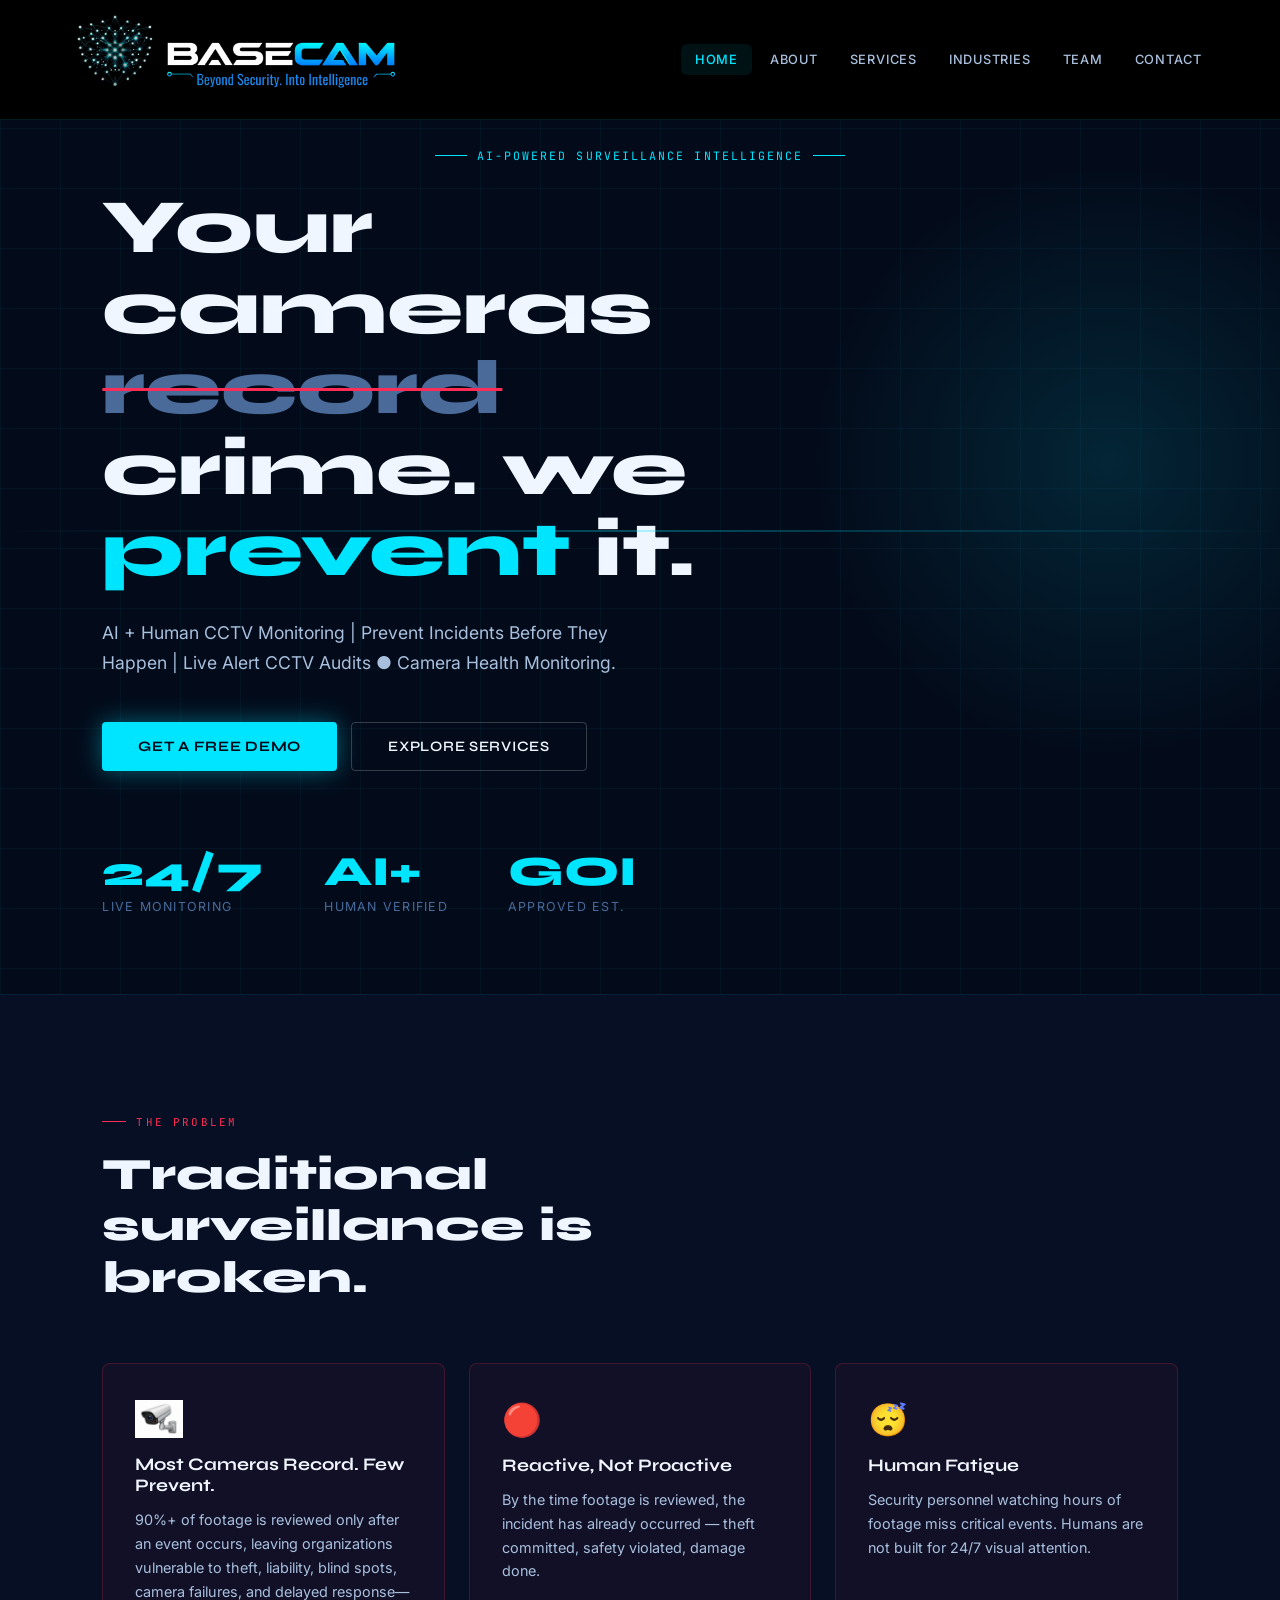
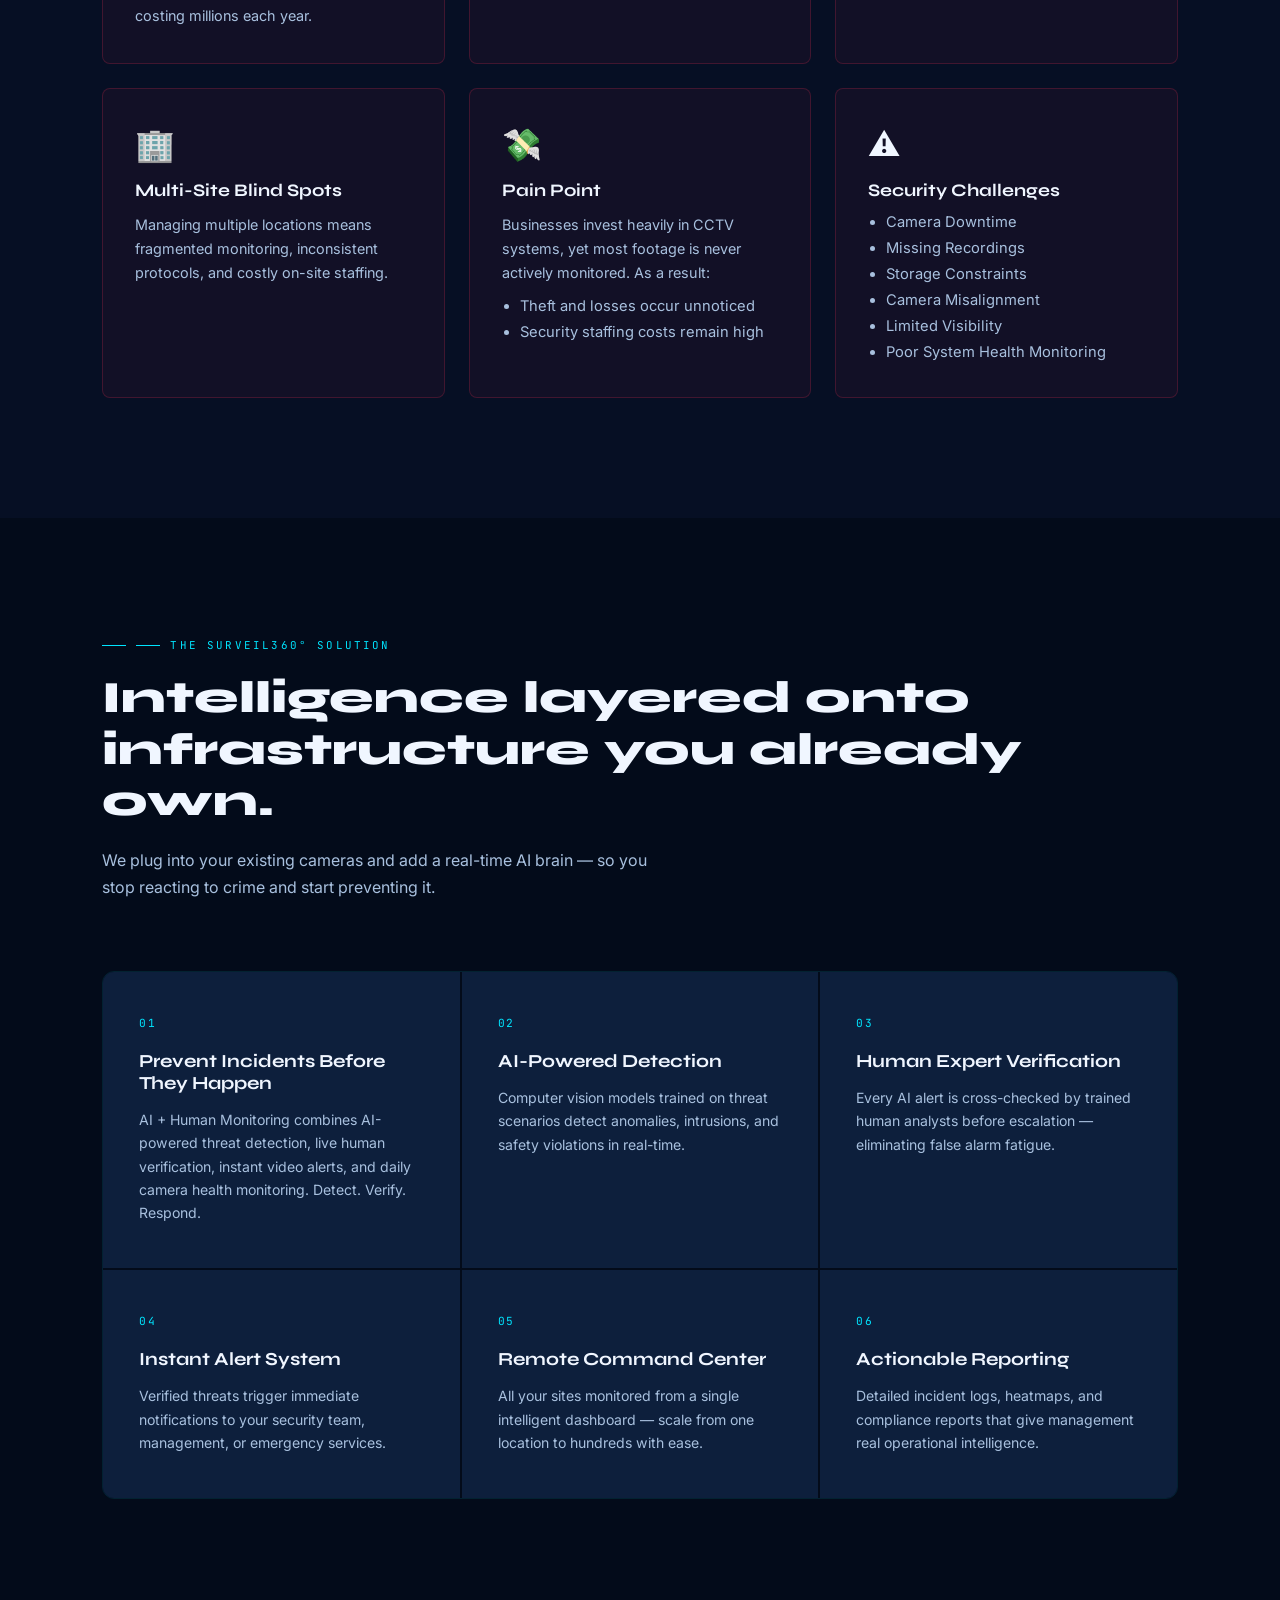
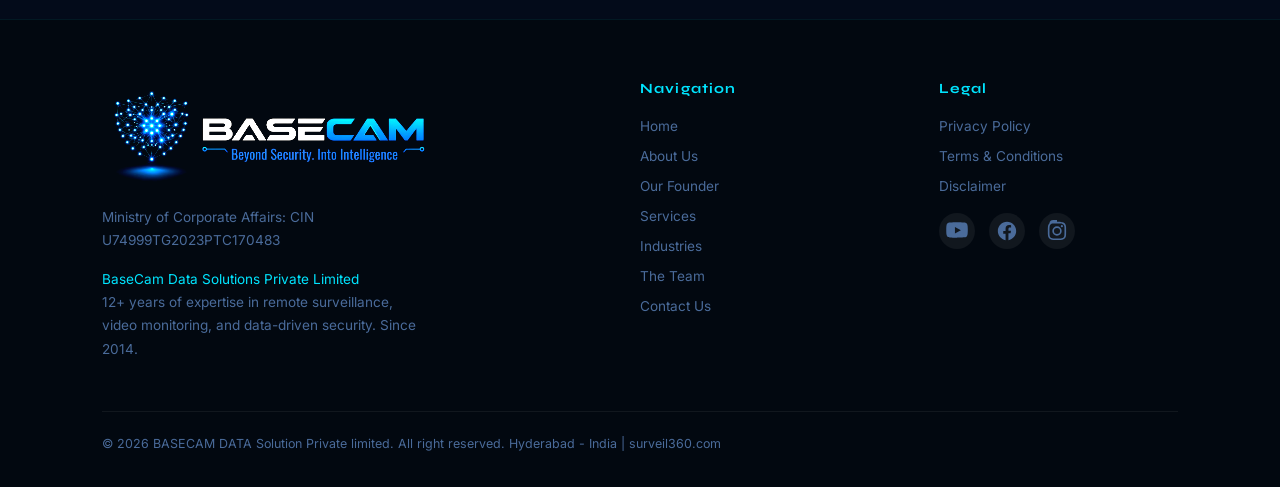
==== public_html/index.html @ 725f7de2 "initialize some changes" ====
<!DOCTYPE html>
<html lang="en">

<head>
  <meta charset="UTF-8" />
  <meta name="viewport" content="width=device-width, initial-scale=1.0" />
   <meta name="description" content="AI-powered CCTV monitoring with human verification. Detect threats, prevent incidents, and protect your business 24/7 with Surveil360.">
  <title>Surveil360° | BaseCam Data Solutions Pvt. Ltd.</title>
  <link
    href="https://fonts.googleapis.com/css2?family=Syne:wght@400;600;700;800&family=Inter:wght@300;400;500;600&family=JetBrains+Mono:wght@400;600&display=swap"
    rel="stylesheet" />

  <link rel="icon" type="image/png" href="images/favicon.png">
  <link rel="icon" type="image/png" href="images/favicon.png">
  <link rel="apple-touch-icon" href="images/favicon.png">
  <link rel="stylesheet" href="style.css">
</head>

<body>

  <nav>
    <div class="logo-wrap" onclick="showPage('home')">
      <img class="logo-img" alt="Surveil360 Logo" src="images/Website-logo.png" />
    </div>
    <div class="nav-links">
      <a href="#home"><button class="nav-btn active" onclick="showPage('home')">Home</button></a>
      <a href="#about"><button class="nav-btn" onclick="showPage('about')">About</button></a>
      <a href="#services"><button class="nav-btn" onclick="showPage('services')">Services</button></a>
      <a href="#industries"><button class="nav-btn" onclick="showPage('industries')">Industries</button></a>
      <a href="#team"><button class="nav-btn" onclick="showPage('team')">Team</button></a>
      <a href="#contact"> <button class="nav-btn" onclick="showPage('contact')">Contact</button></a>
    </div>
  </nav>

  <!-- ═══════════════ HOME ═══════════════ detect verify respon-->
  <div id="home" class="page active">
    <section class="hero">
      <div class="hero-grid"></div>
      <div class="hero-orb"></div>
      <div class="scanline"></div>
      <div class="hero-eyebrow">AI-Powered Surveillance Intelligence</div>
      <h1>Your cameras <span class="strike">record</span><br />crime. we<br /><em>prevent</em> it.</h1>
      <p class="hero-sub"> AI + Human CCTV Monitoring | Prevent Incidents Before They Happen | Live Alert CCTV Audits ●
        Camera Health Monitoring.</p>
      <div class="hero-cta">
        <button class="btn-primary" onclick="showPage('contact')">Get a Free Demo</button>
        <button class="btn-ghost" onclick="showPage('services')">Explore Services</button>
      </div>
      <div class="hero-stats">
        <div class="stat-item">
          <div class="stat-num">24/7</div>
          <div class="stat-label">Live Monitoring</div>
        </div>
        <div class="stat-item">
          <div class="stat-num">AI+</div>
          <div class="stat-label">Human Verified</div>
        </div>
        <div class="stat-item">
          <div class="stat-num">GOI</div>
          <div class="stat-label">Approved Est.</div>
        </div>
      </div>
    </section>

    <section class="problem-section">
      <div class="section-tag">The Problem</div>
      <h2>Traditional surveillance is broken.</h2>
      <div class="problem-cards">
        <div class="problem-card">
          <div class="icon"><img
              src="[data-uri]"
              alt="CCTV camera" style="width:48px;height:auto;display:block" /></div>
          <h3>Most Cameras Record. Few Prevent.</h3>
          <p>90%+ of footage is reviewed only after an event occurs, leaving organizations vulnerable to theft,
            liability, blind spots, camera failures, and delayed response—costing millions each year.</p>
        </div>
        <div class="problem-card">
          <div class="icon">🔴</div>
          <h3>Reactive, Not Proactive</h3>
          <p>By the time footage is reviewed, the incident has already occurred — theft committed, safety violated,
            damage done.</p>
        </div>
        <div class="problem-card">
          <div class="icon">😴</div>
          <h3>Human Fatigue</h3>
          <p>Security personnel watching hours of footage miss critical events. Humans are not built for 24/7 visual
            attention.</p>
        </div>
        <div class="problem-card">
          <div class="icon">🏢</div>
          <h3>Multi-Site Blind Spots</h3>
          <p>Managing multiple locations means fragmented monitoring, inconsistent protocols, and costly on-site
            staffing.</p>
        </div>
        <div class="problem-card">
          <div class="icon">💸</div>
          <h3>Pain Point</h3>
          <p>Businesses invest heavily in CCTV systems, yet most footage is never actively monitored. As a result:</p>
          <ul style="margin-top:12px;padding-left:18px;display:flex;flex-direction:column;gap:8px;">
            <li style="color:var(--silver);font-size:0.92rem;">Theft and losses occur unnoticed</li>
            <li style="color:var(--silver);font-size:0.92rem;">Security staffing costs remain high</li>
          </ul>
        </div>
        <div class="problem-card">
          <div class="icon">⚠️</div>
          <h3>Security Challenges</h3>
          <ul style="margin-top:12px;padding-left:18px;display:flex;flex-direction:column;gap:8px;">
            <li style="color:var(--silver);font-size:0.92rem;">Camera Downtime</li>
            <li style="color:var(--silver);font-size:0.92rem;">Missing Recordings</li>
            <li style="color:var(--silver);font-size:0.92rem;">Storage Constraints</li>
            <li style="color:var(--silver);font-size:0.92rem;">Camera Misalignment</li>
            <li style="color:var(--silver);font-size:0.92rem;">Limited Visibility</li>
            <li style="color:var(--silver);font-size:0.92rem;">Poor System Health Monitoring</li>
          </ul>
        </div>
      </div>
    </section>

    <section class="solution-section">
      <div class="section-header">
        <div class="section-tag" style="color:var(--electric);--crimson:var(--electric)">
          <span style="display:flex;align-items:center;gap:10px">
            <span style="width:24px;height:1px;background:var(--electric);display:block"></span>
            The Surveil360° Solution
          </span>
        </div>
        <h2>Intelligence layered onto<br />infrastructure you already own.</h2>
        <p>We plug into your existing cameras and add a real-time AI brain — so you stop reacting to crime and start
          preventing it.</p>
      </div>
      <div class="solution-grid">
        <div class="sol-card">
          <div class="sol-num">01</div>
          <h3>Prevent Incidents Before They Happen</h3>
          <p>AI + Human Monitoring combines AI-powered threat detection, live human verification, instant video alerts,
            and daily camera health monitoring. Detect. Verify. Respond.</p>
        </div>
        <div class="sol-card">
          <div class="sol-num">02</div>
          <h3>AI-Powered Detection</h3>
          <p>Computer vision models trained on threat scenarios detect anomalies, intrusions, and safety violations in
            real-time.</p>
        </div>
        <div class="sol-card">
          <div class="sol-num">03</div>
          <h3>Human Expert Verification</h3>
          <p>Every AI alert is cross-checked by trained human analysts before escalation — eliminating false alarm
            fatigue.</p>
        </div>
        <div class="sol-card">
          <div class="sol-num">04</div>
          <h3>Instant Alert System</h3>
          <p>Verified threats trigger immediate notifications to your security team, management, or emergency services.
          </p>
        </div>
        <div class="sol-card">
          <div class="sol-num">05</div>
          <h3>Remote Command Center</h3>
          <p>All your sites monitored from a single intelligent dashboard — scale from one location to hundreds with
            ease.</p>
        </div>
        <div class="sol-card">
          <div class="sol-num">06</div>
          <h3>Actionable Reporting</h3>
          <p>Detailed incident logs, heatmaps, and compliance reports that give management real operational
            intelligence.</p>
        </div>
      </div>
    </section>
  </div>

  <!-- ═══════════════ ABOUT ═══════════════ -->
  <div id="about" class="page">
    <section class="page-hero">
      <div class="ph-tag">About BaseCam Data Solutions</div>
      <h1>India's premier <em>AI surveillance</em><br />intelligence company.</h1>
      <p>Founded with a mission to make proactive security accessible to every business — from single-outlet retail to
        multi-site enterprise operations.</p>
    </section>

    <div class="about-body">
      <div class="about-grid">
        <div class="text-col">
          <h2>Who We Are</h2>
          <p>BaseCam Data Solutions Private Limited is a Government of India approved establishment, operating the
            Surveil360° platform — an AI-powered surveillance intelligence system that transforms passive CCTV cameras
            into active, real-time security agents.</p>
          <p>We believe that advanced security intelligence should not require a massive capital investment. By layering
            our technology onto existing camera infrastructure, we democratise enterprise-grade surveillance for
            businesses of every size.</p>
          <p>Our operations run 24 hours a day, 7 days a week, 365 days a year — with AI detection backed by human
            expert verification. We don't just alert; we verify, escalate, and document every incident with precision.
          </p>
          <h2 style="margin-top:40px">Our Mission</h2>
          <p>To shift the global security paradigm from reactive incident response to proactive threat prevention —
            using AI, human expertise, and real-time intelligence.</p>
          <h2 style="margin-top:40px">Our Journey</h2>
          <p>Incorporated in 2023 under the Ministry of Corporate Affairs, BaseCam Data Solutions has rapidly built a
            proven track record across multiple industries in India, with expansion underway across South Asia and the
            Middle East.</p>
        </div>
        <div class="cert-col">
          <h2 style="font-family:'Syne',sans-serif;font-weight:700;font-size:1.5rem;margin-bottom:28px">Government
            Registrations</h2>
          <div class="cert-cards">
            <div class="cert-card">
              <div class="cert-icon">🏛️</div>
              <div>
                <h4>Ministry of Corporate Affairs</h4>
                <p>CIN No. U74999TG2023PTC170483</p>
              </div>
            </div>
            <div class="cert-card">
              <div class="cert-icon">🏭</div>
              <div>
                <h4>DIPP — Dept. of Commerce</h4>
                <p>Certificate No. DIPP128114<br />Ministry of Commerce & Industry</p>
              </div>
            </div>
            <div class="cert-card">
              <div class="cert-icon">🏢</div>
              <div>
                <h4>Ministry of MSME</h4>
                <p>UDYAM Registration<br />No. UDYAM-TS-O2-0091573</p>
              </div>
            </div>
            <div class="cert-card">
              <div class="cert-icon">✅</div>
              <div>
                <h4>Govt. of India Approved</h4>
                <p>Established & operating under full compliance with Indian regulatory frameworks since 2023.</p>
              </div>
            </div>
          </div>
        </div>
      </div>
    </div>

    <!-- Our Journey -->
    <section class="journey-section">
      <div class="jt-tag">From Partnership to Platform</div>
      <h2>Our Journey</h2>
      <p>BaseCam's story runs from a single travel and forex venture to a structured surveillance-intelligence company
        monitoring thousands of cameras worldwide.</p>
      <div class="timeline-rail">
        <div class="tl-row">
          <span class="tl-yr">2014</span>
          <h4>BaseCamp Data Solutions founded</h4>
          <p>Began as a partnership firm focused on remote monitoring and data-driven surveillance services.</p>
        </div>
        <div class="tl-row">
          <span class="tl-yr">2020</span>
          <h4>Governance restructuring</h4>
          <p>Moved toward a Private Limited structure to support compliance and global scale during a period of
            accelerated demand.</p>
        </div>
        <div class="tl-row">
          <span class="tl-yr">2021</span>
          <h4>Capability building</h4>
          <p>Invested in advanced certifications across AI, cybersecurity, and facial recognition to deepen technical
            capability.</p>
        </div>
        <div class="tl-row">
          <span class="tl-yr">2023</span>
          <h4>Formal incorporation</h4>
          <p>BaseCam Data Solutions Private Limited incorporated, operating under CIN U74999TG2023PTC170483.</p>
        </div>
        <div class="tl-row">
          <span class="tl-yr">Today</span>
          <h4>Surveil360° platform</h4>
          <p>Delivering AI-powered monitoring across retail, industrial, residential, construction sites, gas stations,
            girls' hostels, and religious sectors.</p>
        </div>
      </div>
    </section>

    <!-- Proven Track Record -->
    <section class="track-section">
      <div class="jt-tag">Evidence, Not Claims</div>
      <h2>Proven Track Record</h2>
      <p>Every figure below reflects active monitoring relationships — not capacity, not projections.</p>

      <div class="track-strip">
        <div>
          <div class="track-num">1,200+</div>
          <div class="track-lbl">Retail locations overseen</div>
        </div>
        <div>
          <div class="track-num">9,500+</div>
          <div class="track-lbl">Cameras remotely managed</div>
        </div>
        <div>
          <div class="track-num">250+</div>
          <div class="track-lbl">Trained analysts</div>
        </div>
        <div>
          <div class="track-num">3</div>
          <div class="track-lbl">Round-the-clock shifts</div>
        </div>
      </div>

      <div class="track-subtag">Past Engagement — Previously Monitored</div>
      <div class="track-card">
        <span class="tag">TELECOM RETAIL</span>
        <h4>Verizon Communication Stores</h4>
        <p>Remote surveillance and operational monitoring delivered across Verizon communication store locations in the
          United States, United Kingdom, and Canada.</p>
      </div>
    </section>
  </div>

  <!-- ═══════════════ SERVICES ═══════════════ -->
  <div id="services" class="page">
    <section class="page-hero">
      <div class="ph-tag">What We Offer</div>
      <h1>Surveillance that <em>thinks</em>,<br />not just records.</h1>
      <p>A complete suite of AI-powered security services that layer onto your existing infrastructure.</p>
    </section>

    <div class="services-grid">
      <div class="service-card">
        <div class="s-num">01</div>
        <div class="s-icon">🧠</div>
        <h3>AI Threat Detection</h3>
        <p>Real-time computer vision models trained on thousands of threat scenarios detect intrusions, loitering,
          aggression, and safety violations the moment they occur — not hours later on a review.</p>
        <span class="service-tag">Core Engine</span>
      </div>
      <div class="service-card">
        <div class="s-num">02</div>
        <div class="s-icon">👁️</div>
        <h3>24/7 Remote Monitoring</h3>
        <p>Your cameras are watched around the clock by our AI system and human verification analysts from our remote
          command centre. No staffing gaps. No shift changes. Continuous vigilance.</p>
        <span class="service-tag">Always On</span>
      </div>
      <div class="service-card">
        <div class="s-num">03</div>
        <div class="s-icon">🔔</div>
        <h3>Instant Verified Alerts</h3>
        <p>AI flags an event → human analyst verifies → alert sent within seconds to your security team, management, or
          emergency services. No crying wolf. No missed emergencies.</p>
        <span class="service-tag">Zero False Alarms</span>
      </div>
      <div class="service-card">
        <div class="s-num">04</div>
        <div class="s-icon">📊</div>
        <h3>Operational Intelligence</h3>
        <p>Beyond security — analyse foot traffic, queue lengths, staff compliance, and operational patterns. Turn your
          cameras into a genuine business intelligence tool.</p>
        <span class="service-tag">Business Insight</span>
      </div>
      <div class="service-card">
        <div class="s-num">05</div>
        <div class="s-icon">📋</div>
        <h3>Compliance & Reporting</h3>
        <p>Detailed incident logs, timestamped evidence, compliance dashboards, and exportable reports for management
          reviews, insurance claims, and regulatory audits.</p>
        <span class="service-tag">Documentation</span>
      </div>
      <div class="service-card">
        <div class="s-num">06</div>
        <div class="s-icon">🛠️</div>
        <h3>Camera Health Audits</h3>
        <p>Scheduled diagnostic sweeps across every connected camera — checking feed uptime, lens focus and obstruction,
          night-vision performance, storage integrity, and network latency — so failures are caught and fixed before
          they create a blind spot.</p>
        <span class="service-tag">Proactive Diagnostics</span>
      </div>
    </div>
  </div>

  <!-- ═══════════════ INDUSTRIES ═══════════════ -->
  <div id="industries" class="page">
    <section class="page-hero">
      <div class="ph-tag">Industry Outlook</div>
      <h1>Built for <em>high-risk</em>,<br />multi-site operations.</h1>
      <p>Surveil360° deploys across sectors where security failures are costly, compliance is mandatory, and operational
        oversight is non-negotiable.</p>
    </section>

    <div class="industries-wrap">
      <div class="industry-row">
        <div class="ind-left">
          <div class="ind-icon">🏪</div>
          <div class="ind-name">Retail</div>
          <div class="ind-tag">HIGH PRIORITY</div>
        </div>
        <div class="ind-right">
          <p>Retail is the single largest victim of organised theft and shrinkage globally. Traditional CCTV captures
            the evidence of theft — Surveil360° prevents it. Our AI detects shoplifting behaviour patterns, unusual
            loitering near high-value merchandise, and staff compliance violations in real-time.</p>
          <p>From single-outlet boutiques to national retail chains with hundreds of locations, our platform scales
            without proportionally scaling your security cost.</p>
          <div class="use-cases">
            <span class="use-case">Shoplifting Prevention</span>
            <span class="use-case">Queue Management</span>
            <span class="use-case">Staff Compliance</span>
            <span class="use-case">Inventory Zone Monitoring</span>
            <span class="use-case">After-Hours Intrusion</span>
          </div>
        </div>
      </div>

      <div class="industry-row">
        <div class="ind-left">
          <div class="ind-icon">🏭</div>
          <div class="ind-name">Manufacturing & Warehousing</div>
          <div class="ind-tag">INDUSTRIAL</div>
        </div>
        <div class="ind-right">
          <p>Industrial facilities face unique challenges: vast floor areas, shift-based operations, high-value
            equipment, and strict safety compliance requirements. A single safety protocol violation can cause injury,
            regulatory penalty, or operational shutdown.</p>
          <p>Surveil360° monitors PPE compliance, restricted zone access, machinery safety distances, and fire hazard
            conditions — flagging violations before they become incidents.</p>
          <div class="use-cases">
            <span class="use-case">PPE Compliance</span>
            <span class="use-case">Restricted Zone Access</span>
            <span class="use-case">Fire & Hazard Detection</span>
            <span class="use-case">Perimeter Security</span>
            <span class="use-case">Asset Tracking</span>
          </div>
        </div>
      </div>

      <div class="industry-row">
        <div class="ind-left">
          <div class="ind-icon">🏨</div>
          <div class="ind-name">Hospitality & Hotels</div>
          <div class="ind-tag">PREMIUM</div>
        </div>
        <div class="ind-right">
          <p>Hotels and hospitality venues manage guest security, staff conduct, and asset protection across complex,
            multi-zone environments. A single security incident can cause irreparable reputational damage.</p>
          <p>Our system monitors lobby areas, car parks, back-of-house operations, and guest corridors — ensuring a
            secure environment without compromising the guest experience.</p>
          <div class="use-cases">
            <span class="use-case">Guest Safety</span>
            <span class="use-case">Car Park Monitoring</span>
            <span class="use-case">Staff Conduct</span>
            <span class="use-case">Unauthorised Access</span>
          </div>
        </div>
      </div>

      <div class="industry-row">
        <div class="ind-left">
          <div class="ind-icon">🏫</div>
          <div class="ind-name">Education & Institutions</div>
          <div class="ind-tag">SAFE CAMPUS</div>
        </div>
        <div class="ind-right">
          <p>Schools, colleges, and universities have a duty of care to students, staff, and visitors. Campuses are
            large, often under-staffed from a security perspective, and face risks ranging from unauthorised entry to
            student safety incidents.</p>
          <p>Surveil360° provides comprehensive campus monitoring with after-hours intrusion detection, perimeter
            alerts, and crowd anomaly detection for events and assemblies.</p>
          <div class="use-cases">
            <span class="use-case">Perimeter Monitoring</span>
            <span class="use-case">Unauthorised Entry</span>
            <span class="use-case">Crowd Anomaly</span>
            <span class="use-case">After-Hours Detection</span>
          </div>
        </div>
      </div>

      <div class="industry-row">
        <div class="ind-left">
          <div class="ind-icon">🏥</div>
          <div class="ind-name">Healthcare</div>
          <div class="ind-tag">CRITICAL</div>
        </div>
        <div class="ind-right">
          <p>Hospitals and healthcare facilities are high-stress environments with controlled substance security,
            patient safety, and 24/7 operational requirements. Access control failures in healthcare settings can have
            severe consequences.</p>
          <p>Our platform monitors medication storage areas, restricted wings, patient welfare zones, and facility
            perimeters — providing the security layer that human staff alone cannot maintain.</p>
          <div class="use-cases">
            <span class="use-case">Controlled Access</span>
            <span class="use-case">Patient Safety Monitoring</span>
            <span class="use-case">Asset Security</span>
            <span class="use-case">Staff Safety</span>
          </div>
        </div>
      </div>

      <div class="industry-row">
        <div class="ind-left">
          <div class="ind-icon">⛪</div>
          <div class="ind-name">Religious & Community Sites</div>
          <div class="ind-tag">PUBLIC SAFETY</div>
        </div>
        <div class="ind-right">
          <p>Temples, mosques, churches, and community gathering places draw large crowds at regular intervals, often
            with limited security infrastructure. The open nature of these venues creates unique security challenges.
          </p>
          <p>Surveil360° provides discreet, respectful monitoring that detects crowd surges, unauthorised after-hours
            access, and safety-critical situations without disrupting the sanctity of the space.</p>
          <div class="use-cases">
            <span class="use-case">Crowd Management</span>
            <span class="use-case">After-Hours Security</span>
            <span class="use-case">Donation Box Monitoring</span>
            <span class="use-case">VIP Protection</span>
          </div>
        </div>
      </div>

      <div class="industry-row">
        <div class="ind-left">
          <div class="ind-icon">💎</div>
          <div class="ind-name">Jewelry Shops</div>
          <div class="ind-tag">HIGH VALUE</div>
        </div>
        <div class="ind-right">
          <p>Jewelry retail carries among the highest theft-to-revenue risk of any retail category, with high-value
            inventory concentrated in small, accessible spaces. A single lapse in vigilance can result in significant
            loss.</p>
          <p>Surveil360° monitors display cases, counter interactions, and entry points in real-time — flagging
            suspicious behaviour before merchandise leaves the premises.</p>
          <div class="use-cases">
            <span class="use-case">Display Case Monitoring</span>
            <span class="use-case">Counter Surveillance</span>
            <span class="use-case">Snatch & Grab Detection</span>
            <span class="use-case">After-Hours Intrusion</span>
          </div>
        </div>
      </div>

      <div class="industry-row">
        <div class="ind-left">
          <div class="ind-icon">⛽</div>
          <div class="ind-name">Gas Stations</div>
          <div class="ind-tag">24/7 RISK</div>
        </div>
        <div class="ind-right">
          <p>Gas stations operate around the clock with cash handling, fuel theft, and lone-worker exposure as constant
            risk factors — often with minimal on-site security staff during night hours.</p>
          <p>Our platform monitors pump areas, cash counters, and forecourts continuously, detecting drive-offs,
            altercations, and unauthorised access outside business hours.</p>
          <div class="use-cases">
            <span class="use-case">Fuel Theft Detection</span>
            <span class="use-case">Cash Counter Monitoring</span>
            <span class="use-case">Lone Worker Safety</span>
            <span class="use-case">After-Hours Security</span>
          </div>
        </div>
      </div>

      <div class="industry-row">
        <div class="ind-left">
          <div class="ind-icon">🍽️</div>
          <div class="ind-name">Restaurants</div>
          <div class="ind-tag">SERVICE & SAFETY</div>
        </div>
        <div class="ind-right">
          <p>Restaurants face a unique mix of cash handling, food-safety compliance, staff conduct, and front-of-house
            security risks — all within a fast-paced, high-turnover environment.</p>
          <p>Surveil360° monitors kitchen hygiene compliance, billing counters, dining areas, and back-entry points,
            giving owners oversight across every shift without being physically present.</p>
          <div class="use-cases">
            <span class="use-case">Kitchen Hygiene Compliance</span>
            <span class="use-case">Billing Counter Monitoring</span>
            <span class="use-case">Staff Conduct</span>
            <span class="use-case">Dine-and-Dash Detection</span>
          </div>
        </div>
      </div>

      <div class="industry-row">
        <div class="ind-left">
          <div class="ind-icon">🏋️</div>
          <div class="ind-name">Gyms & Fitness Centers</div>
          <div class="ind-tag">MEMBER SAFETY</div>
        </div>
        <div class="ind-right">
          <p>Gyms operate extended or 24-hour access hours with valuable equipment, locker rooms, and members exercising
            alone — creating both safety and asset-protection challenges.</p>
          <p>Our system monitors equipment areas, entry turnstiles, and common spaces for accidents, equipment misuse,
            theft from lockers, and unauthorised after-hours access.</p>
          <div class="use-cases">
            <span class="use-case">Equipment Monitoring</span>
            <span class="use-case">Locker Room Security</span>
            <span class="use-case">Accident Detection</span>
            <span class="use-case">After-Hours Access Control</span>
          </div>
        </div>
      </div>

      <div class="industry-row">
        <div class="ind-left">
          <div class="ind-icon">🎰</div>
          <div class="ind-name">Casinos</div>
          <div class="ind-tag">REGULATED</div>
        </div>
        <div class="ind-right">
          <p>Casinos operate under strict regulatory surveillance mandates, with high cash volumes, gaming integrity
            requirements, and a need to detect fraud, collusion, and theft in real-time.</p>
          <p>Surveil360° provides continuous monitoring of gaming floors, cash cages, and back-of-house areas —
            supporting compliance while strengthening fraud and theft detection.</p>
          <div class="use-cases">
            <span class="use-case">Gaming Floor Monitoring</span>
            <span class="use-case">Cash Cage Security</span>
            <span class="use-case">Fraud & Collusion Detection</span>
            <span class="use-case">Regulatory Compliance</span>
          </div>
        </div>
      </div>

      <div class="industry-row">
        <div class="ind-left">
          <div class="ind-icon">🏛️</div>
          <div class="ind-name">Government Establishments</div>
          <div class="ind-tag">SECURE PERIMETER</div>
        </div>
        <div class="ind-right">
          <p>Government buildings and public offices require strict access control, perimeter security, and visitor
            management — often across large, multi-entry facilities serving the public daily.</p>
          <p>Our platform monitors entry checkpoints, restricted zones, and public-facing areas, detecting unauthorised
            access and unusual activity while maintaining a record-ready audit trail.</p>
          <div class="use-cases">
            <span class="use-case">Access Control</span>
            <span class="use-case">Perimeter Security</span>
            <span class="use-case">Visitor Management</span>
            <span class="use-case">Restricted Zone Monitoring</span>
          </div>
        </div>
      </div>
    </div>
  </div>
  <div id="team" class="page">
    <section class="page-hero">
      <div class="ph-tag">The People Behind Surveil360°</div>
      <h1>Driven by <em>purpose</em>,<br />built by experts.</h1>
      <p>A team of security professionals, AI engineers, and operations specialists united by a single mission: make
        proactive surveillance accessible to every business in India and beyond.</p>
    </section>

    <div class="team-wrap">
      <div class="team-founder">
        <div class="founder-avatar"><img src="images/Founder-Image.jpeg" alt="Mazher Ali Syed, Founder & CEO" /></div>
        <div>
          <div class="founder-name">Mazher Ali Syed</div>
          <div class="founder-title">Founder, Managing Director & CEO</div>
          <p class="founder-bio">Mazher Ali Syed founded BaseCam Data Solutions with a clear conviction: that the
            security industry was stuck in a reactive loop, and AI had the power to break it. With deep expertise in
            surveillance technology, operational security, and enterprise software, he built Surveil360° from the ground
            up — an intelligence platform that transforms the cameras businesses already own into real-time threat
            prevention systems.</p>
          <p class="founder-bio" style="margin-bottom:28px">Under his leadership, BaseCam has achieved full Government
            of India regulatory approval, secured multiple enterprise clients across Telangana and neighbouring states,
            and established a roadmap for national and international expansion.</p>
          <a href="https://www.linkedin.com/in/mazher-ali-syed-006786361" target="_blank" class="founder-li">
            🔗 Connect on LinkedIn
          </a>
        </div>
      </div>

      <h2 style="font-family:'Syne',sans-serif;font-weight:800;font-size:1.6rem;margin-bottom:36px">Our Core Values</h2>
      <div class="values-grid">
        <div class="value-card">
          <div class="v-icon">🛡️</div>
          <h4>Prevention First</h4>
          <p>We build systems that stop incidents before they happen — not systems that document them after the fact.
          </p>
        </div>
        <div class="value-card">
          <div class="v-icon">🔍</div>
          <h4>Verified Intelligence</h4>
          <p>Every AI alert is human-verified. We never trade accuracy for speed — because false alarms erode trust.</p>
        </div>
        <div class="value-card">
          <div class="v-icon">♻️</div>
          <h4>Zero Waste Capital</h4>
          <p>We maximise the value of infrastructure businesses already own. No new hardware. Maximum new capability.
          </p>
        </div>
        <div class="value-card">
          <div class="v-icon">📈</div>
          <h4>Scalable by Design</h4>
          <p>From one outlet to 500 sites — our platform scales linearly in capability, not in cost.</p>
        </div>
        <div class="value-card">
          <div class="v-icon">🤝</div>
          <h4>Partnership Model</h4>
          <p>We operate as an extension of your security team, not a vendor. Your success is measured in our SLAs.</p>
        </div>
      </div>
    </div>
  </div>

  <!-- ═══════════════ CONTACT ═══════════════ -->
  <div id="privacy" class="page">
    <section class="page-hero">
      <div class="ph-tag">Legal</div>
      <h1>Privacy <em>Policy</em></h1>
      <p>How Surveil360° collects, uses, discloses, and protects your information.</p>
    </section>

    <div class="legal-body">
      <p class="legal-meta">Effective Date: June 23, 2026</p>

      <p>Surveil360 (“Surveil360,” “we,” “our,” or “us”) is a service provided by BaseCam Data Solutions Private
        Limited. We are committed to protecting the privacy and security of our customers, website visitors, business
        partners, and users of our services.</p>
      <p>This Privacy Policy explains how we collect, use, disclose, store, and protect information obtained through our
        website, applications, products, and services.</p>
      <p>By accessing or using www.surveil360.com, you agree to the practices described in this Privacy Policy.</p>

      <h2>1. Information We Collect</h2>
      <h3>A. Information You Provide</h3>
      <p>We may collect information that you voluntarily provide, including:</p>
      <ul>
        <li>Name</li>
        <li>Company name</li>
        <li>Email address</li>
        <li>Phone number</li>
        <li>Job title</li>
        <li>Business address</li>
        <li>Account credentials</li>
        <li>Customer support inquiries</li>
        <li>Information submitted through contact forms</li>
      </ul>

      <h3>B. Device and Technical Information</h3>
      <p>When you visit our website or use our services, we may automatically collect:</p>
      <ul>
        <li>IP address</li>
        <li>Browser type and version</li>
        <li>Operating system</li>
        <li>Device identifiers</li>
        <li>Website usage data</li>
        <li>Referring URLs</li>
        <li>Access times and dates</li>
      </ul>

      <h3>C. Security and Monitoring Data</h3>
      <p>Depending on the services utilized, Surveil360 may process:</p>
      <ul>
        <li>Security event data</li>
        <li>Alarm notifications</li>
        <li>Camera metadata</li>
        <li>Incident reports</li>
        <li>User activity logs</li>
        <li>Monitoring and response records</li>
      </ul>
      <p>We process such information solely for providing, maintaining, and improving our services.</p>

      <h2>2. How We Use Your Information</h2>
      <p>We may use collected information to:</p>
      <ul>
        <li>Provide and operate our services</li>
        <li>Process inquiries and customer requests</li>
        <li>Manage customer accounts</li>
        <li>Deliver monitoring and security-related services</li>
        <li>Improve website functionality and user experience</li>
        <li>Communicate service updates and notifications</li>
        <li>Provide technical support</li>
        <li>Detect, prevent, and investigate fraud, abuse, or security incidents</li>
        <li>Comply with legal obligations</li>
      </ul>

      <h2>3. Legal Basis for Processing</h2>
      <p>Where applicable, we process personal information based on:</p>
      <ul>
        <li>Your consent</li>
        <li>Performance of a contract</li>
        <li>Compliance with legal obligations</li>
        <li>Legitimate business interests, including service improvement and security</li>
      </ul>

      <h2>4. Information Sharing and Disclosure</h2>
      <p>We do not sell personal information.</p>
      <p>We may share information with:</p>
      <ul>
        <li>Authorized service providers and technology partners</li>
        <li>Monitoring and emergency response partners (where applicable)</li>
        <li>Cloud hosting providers</li>
        <li>Professional advisors and auditors</li>
        <li>Government authorities when required by law</li>
        <li>Successors in the event of a merger, acquisition, or corporate restructuring</li>
      </ul>
      <p>All third parties are required to maintain appropriate confidentiality and security measures.</p>

      <h2>5. Data Security</h2>
      <p>We implement commercially reasonable administrative, technical, and physical safeguards designed to protect
        personal information against unauthorized access, disclosure, alteration, or destruction.</p>
      <p>These measures may include:</p>
      <ul>
        <li>Encrypted communications</li>
        <li>Access controls</li>
        <li>Secure cloud infrastructure</li>
        <li>Authentication mechanisms</li>
        <li>Security monitoring and auditing</li>
      </ul>
      <p>While we strive to protect your information, no method of transmission or storage can be guaranteed to be
        completely secure.</p>

      <h2>6. Data Retention</h2>
      <p>We retain personal information only for as long as necessary to:</p>
      <ul>
        <li>Provide our services</li>
        <li>Fulfill contractual obligations</li>
        <li>Resolve disputes</li>
        <li>Enforce agreements</li>
        <li>Comply with legal and regulatory requirements</li>
      </ul>
      <p>Retention periods may vary depending on the nature of the data and applicable laws.</p>

      <h2>7. Cookies and Tracking Technologies</h2>
      <p>Our website may use cookies and similar technologies to:</p>
      <ul>
        <li>Improve website performance</li>
        <li>Remember user preferences</li>
        <li>Analyze website traffic</li>
        <li>Enhance user experience</li>
      </ul>
      <p>Users may manage cookie preferences through their browser settings.</p>

      <h2>8. International Data Transfers</h2>
      <p>Information may be processed and stored in countries other than your country of residence. Where required,
        appropriate safeguards will be implemented to protect personal information during international transfers.</p>

      <h2>9. Your Rights</h2>
      <p>Depending on applicable laws, you may have rights to:</p>
      <ul>
        <li>Access your personal information</li>
        <li>Correct inaccurate information</li>
        <li>Request deletion of personal information</li>
        <li>Restrict or object to processing</li>
        <li>Withdraw consent</li>
        <li>Request data portability</li>
      </ul>
      <p>Requests may be submitted using the contact details provided below.</p>

      <h2>10. Third-Party Websites</h2>
      <p>Our website may contain links to third-party websites. We are not responsible for the privacy practices or
        content of external websites. Users should review the privacy policies of such websites independently.</p>

      <h2>11. Children's Privacy</h2>
      <p>Our services are intended for business and professional use and are not directed toward individuals under the
        age of 18. We do not knowingly collect personal information from children.</p>

      <h2>12. Changes to This Privacy Policy</h2>
      <p>We reserve the right to update this Privacy Policy at any time. Updated versions will be posted on this page
        with a revised effective date.</p>
      <p>Continued use of our services following any changes constitutes acceptance of the updated Privacy Policy.</p>

      <h2>13. Contact Us</h2>
      <p>If you have questions regarding this Privacy Policy or our data practices, please contact:</p>
      <p>
        BaseCam Data Solutions Private Limited<br />
        Service Provider: Surveil360<br />
        Website: <a href="https://www.surveil360.com" target="_blank">www.surveil360.com</a><br />
        Email: <a href="mailto:connect@surveil360.com">connect@surveil360.com</a>
      </p>
      <p>For privacy-related inquiries, requests, or complaints, please contact us using the information above.</p>

      <p>BaseCam Data Solutions Private Limited is committed to maintaining the confidentiality, integrity, and security
        of information entrusted to us by our customers and partners.</p>
    </div>
  </div>

  <div id="terms" class="page">
    <section class="page-hero">
      <div class="ph-tag">Legal</div>
      <h1>Terms and <em>Conditions</em></h1>
      <p>The terms governing your access to and use of Surveil360° products and services.</p>
    </section>

    <div class="legal-body">
      <p class="legal-meta">Effective Date: June 23, 2026</p>

      <h2>1. Introduction</h2>
      <p>Welcome to Surveil360 (“Surveil360,” “we,” “our,” or “us”), a service provided by <strong>BaseCam Data
          Solutions Private Limited</strong>.</p>
      <p>These Terms and Conditions (“Terms”) govern your access to and use of the Surveil360 website, applications,
        products, software, and services available through www.surveil360.com.</p>
      <p>By accessing or using our website or services, you agree to be bound by these Terms. If you do not agree with
        any part of these Terms, you must discontinue use of our services.</p>

      <h2>2. Eligibility</h2>
      <p>You represent and warrant that:</p>
      <ul>
        <li>You are at least 18 years of age.</li>
        <li>You have the legal authority to enter into binding agreements.</li>
        <li>You are authorized to act on behalf of any company or organization you represent.</li>
      </ul>

      <h2>3. Services</h2>
      <p>Surveil360 provides security technology solutions, monitoring platforms, video surveillance services,
        analytics, alarm management, incident reporting, and related security services.</p>
      <p>The availability, functionality, and features of our services may be modified, updated, suspended, or
        discontinued at any time without prior notice.</p>

      <h2>4. Account Registration</h2>
      <p>Certain services may require account registration.</p>
      <p>You agree to:</p>
      <ul>
        <li>Provide accurate and complete information.</li>
        <li>Maintain the confidentiality of login credentials.</li>
        <li>Promptly update account information when necessary.</li>
        <li>Notify us immediately of any unauthorized access or security breach.</li>
      </ul>
      <p>You are solely responsible for activities occurring under your account.</p>

      <h2>5. Acceptable Use</h2>
      <p>You agree not to:</p>
      <ul>
        <li>Use the services for unlawful purposes.</li>
        <li>Attempt unauthorized access to systems or networks.</li>
        <li>Interfere with service operations.</li>
        <li>Upload malicious software, malware, or harmful code.</li>
        <li>Reverse engineer, decompile, or attempt to extract source code.</li>
        <li>Violate any applicable laws or regulations.</li>
        <li>Use the services to infringe intellectual property rights.</li>
      </ul>
      <p>Any misuse may result in suspension or termination of access.</p>

      <h2>6. Intellectual Property</h2>
      <p>All content, software, technology, trademarks, logos, graphics, text, designs, and materials associated with
        Surveil360 are the property of BaseCam Data Solutions Private Limited or its licensors.</p>
      <p>Nothing in these Terms grants any ownership rights to users.</p>
      <p>Users may not reproduce, distribute, modify, or create derivative works without prior written permission.</p>

      <h2>7. Customer Data</h2>
      <p>Customers retain ownership of data they submit or generate through the services.</p>
      <p>By using our services, you grant Surveil360 a limited right to process, store, transmit, and analyze such data
        solely for:</p>
      <ul>
        <li>Delivering services</li>
        <li>Maintaining system functionality</li>
        <li>Providing technical support</li>
        <li>Security and compliance purposes</li>
      </ul>
      <p>Customers are responsible for ensuring they have all necessary permissions and legal rights to provide such
        data.</p>

      <h2>8. Monitoring and Emergency Response Disclaimer</h2>
      <p>Where monitoring, alerting, or emergency response features are provided:</p>
      <ul>
        <li>Surveil360 does not guarantee prevention of crime, loss, injury, or damage.</li>
        <li>Alerts may be delayed, interrupted, or unavailable due to technical failures, network outages, third-party
          services, or circumstances beyond our control.</li>
        <li>Customers remain responsible for maintaining appropriate security procedures and safeguards.</li>
      </ul>
      <p>Surveil360 shall not be liable for losses arising from missed, delayed, or unsuccessful alerts or responses.
      </p>

      <h2>9. Fees and Payments</h2>
      <p>Certain services may require payment.</p>
      <p>Customers agree to:</p>
      <ul>
        <li>Pay all applicable fees.</li>
        <li>Provide valid payment information.</li>
        <li>Pay applicable taxes and government charges.</li>
      </ul>
      <p>Failure to make timely payments may result in suspension or termination of services.</p>
      <p>Unless otherwise stated in a written agreement, fees are non-refundable.</p>

      <h2>10. Service Availability</h2>
      <p>While we strive to provide reliable service, we do not guarantee uninterrupted or error-free operation.</p>
      <p>Service interruptions may occur due to:</p>
      <ul>
        <li>Maintenance activities</li>
        <li>Software updates</li>
        <li>Network outages</li>
        <li>Third-party service failures</li>
        <li>Force majeure events</li>
      </ul>

      <h2>11. Third-Party Services</h2>
      <p>Our services may integrate with third-party providers, including cloud services, communication platforms,
        emergency response providers, hardware manufacturers, and software vendors.</p>
      <p>We are not responsible for:</p>
      <ul>
        <li>Third-party products or services</li>
        <li>Third-party downtime</li>
        <li>Third-party policies or practices</li>
      </ul>
      <p>Your use of third-party services may be subject to separate terms.</p>

      <h2>12. Limitation of Liability</h2>
      <p>To the maximum extent permitted by law, BaseCam Data Solutions Private Limited, its directors, officers,
        employees, affiliates, and partners shall not be liable for:</p>
      <ul>
        <li>Indirect damages</li>
        <li>Incidental damages</li>
        <li>Special damages</li>
        <li>Consequential damages</li>
        <li>Loss of profits</li>
        <li>Loss of revenue</li>
        <li>Loss of data</li>
        <li>Business interruption</li>
      </ul>
      <p>In all circumstances, our total liability shall not exceed the amount paid by the customer for the services
        during the preceding twelve (12) months.</p>

      <h2>13. Indemnification</h2>
      <p>You agree to defend, indemnify, and hold harmless BaseCam Data Solutions Private Limited from any claims,
        damages, liabilities, losses, costs, or expenses arising from:</p>
      <ul>
        <li>Your use of the services</li>
        <li>Violation of these Terms</li>
        <li>Violation of applicable laws</li>
        <li>Infringement of third-party rights</li>
      </ul>

      <h2>14. Confidentiality</h2>
      <p>Both parties agree to protect confidential information disclosed during the course of business and not disclose
        such information to unauthorized third parties except as required by law.</p>

      <h2>15. Termination</h2>
      <p>We may suspend or terminate access to services at any time if:</p>
      <ul>
        <li>These Terms are violated.</li>
        <li>Fraudulent activity is suspected.</li>
        <li>Required payments are not made.</li>
        <li>Continued access creates security risks.</li>
      </ul>
      <p>Termination shall not affect accrued rights or obligations.</p>

      <h2>16. Force Majeure</h2>
      <p>Surveil360 shall not be responsible for delays or failures caused by events beyond reasonable control,
        including:</p>
      <ul>
        <li>Natural disasters</li>
        <li>Power failures</li>
        <li>Internet outages</li>
        <li>Cyberattacks</li>
        <li>Government actions</li>
        <li>Labor disputes</li>
        <li>Acts of war or terrorism</li>
      </ul>

      <h2>17. Governing Law</h2>
      <p>These Terms shall be governed by and interpreted in accordance with the laws of India.</p>
      <p>Any disputes arising from these Terms shall be subject to the exclusive jurisdiction of the competent courts
        having jurisdiction over the registered office of BaseCam Data Solutions Private Limited.</p>

      <h2>18. Changes to Terms</h2>
      <p>We reserve the right to modify these Terms at any time.</p>
      <p>Updated versions will be posted on this page with a revised effective date.</p>
      <p>Continued use of the services after such updates constitutes acceptance of the revised Terms.</p>

      <h2>19. Contact Information</h2>
      <p>For questions regarding these Terms and Conditions, please contact:</p>
      <p>
        <strong>BaseCam Data Solutions Private Limited</strong><br />
        Website: <a href="https://www.surveil360.com" target="_blank">www.surveil360.com</a><br />
        Email: <a href="mailto:connect@surveil360.com">connect@surveil360.com</a>
      </p>
      <p>By accessing or using Surveil360 services, you acknowledge that you have read, understood, and agreed to these
        Terms and Conditions.</p>
    </div>
  </div>

  <div id="disclaimer" class="page">
    <section class="page-hero">
      <div class="ph-tag">Legal</div>
      <h1>Disclaimer</h1>
      <p>Important information regarding the use of Surveil360° and this website.</p>
    </section>

    <div class="legal-body">
      <p class="legal-meta">Effective Date: June 23, 2026</p>

      <h2>Website Disclaimer</h2>
      <p>This Disclaimer governs your use of Surveil360 and the website located at www.surveil360.com (“Website”),
        operated by <strong>BaseCam Data Solutions Private Limited</strong> (“Surveil360,” “we,” “our,” or “us”).</p>
      <p>By accessing or using this Website or any related services, you acknowledge and agree to the terms of this
        Disclaimer.</p>

      <h2>1. General Information</h2>
      <p>The information provided on this Website is for general informational and business purposes only.</p>
      <p>While we strive to keep all information accurate, current, and reliable, Surveil360 makes no representations or
        warranties of any kind, express or implied, regarding:</p>
      <ul>
        <li>Accuracy</li>
        <li>Completeness</li>
        <li>Reliability</li>
        <li>Suitability</li>
        <li>Availability</li>
        <li>Timeliness</li>
      </ul>
      <p>of any information, products, services, graphics, content, or materials contained on this Website.</p>
      <p>Any reliance you place on such information is strictly at your own risk.</p>

      <h2>2. No Professional Advice</h2>
      <p>The content on this Website does not constitute legal, financial, regulatory, insurance, security consulting,
        or professional advice.</p>
      <p>Users should seek independent professional advice before making decisions based on information obtained from
        this Website.</p>

      <h2>3. Security Services Disclaimer</h2>
      <p>Surveil360 provides technology platforms, monitoring solutions, surveillance integrations, analytics, alerts,
        and related security services.</p>
      <p>However:</p>
      <ul>
        <li>No security system can guarantee complete protection against theft, vandalism, cyberattacks, unauthorized
          access, property damage, injury, or criminal activity.</li>
        <li>Security incidents may occur despite the use of our products or services.</li>
        <li>Users remain responsible for implementing appropriate security measures and risk management procedures.</li>
      </ul>
      <p>Surveil360 does not guarantee prevention of any loss, damage, injury, or criminal event.</p>

      <h2>4. Monitoring and Alert Notifications</h2>
      <p>Where monitoring, notifications, or alert services are provided:</p>
      <ul>
        <li>Alerts may be delayed, interrupted, inaccurate, or unavailable.</li>
        <li>Internet outages, power failures, hardware malfunctions, software issues, mobile carrier disruptions, or
          third-party service failures may impact performance.</li>
        <li>Delivery of alerts is not guaranteed.</li>
      </ul>
      <p>Users should not rely solely on alerts, notifications, or monitoring services as their only means of protection
        or emergency response.</p>

      <h2>5. Third-Party Services and Integrations</h2>
      <p>Surveil360 may integrate with third-party providers, platforms, applications, devices, communication services,
        cloud providers, or emergency response services.</p>
      <p>We are not responsible for:</p>
      <ul>
        <li>Third-party service interruptions</li>
        <li>Third-party policies</li>
        <li>Third-party actions or omissions</li>
        <li>Data handled by third-party providers</li>
        <li>Availability or performance of third-party products</li>
      </ul>
      <p>Your use of such services is subject to their respective terms and policies.</p>

      <h2>6. Website Availability</h2>
      <p>We do not guarantee uninterrupted access to the Website.</p>
      <p>The Website may be unavailable from time to time due to:</p>
      <ul>
        <li>Scheduled maintenance</li>
        <li>System upgrades</li>
        <li>Technical failures</li>
        <li>Network disruptions</li>
        <li>Events beyond our reasonable control</li>
      </ul>
      <p>We reserve the right to modify, suspend, or discontinue any part of the Website without prior notice.</p>

      <h2>7. External Links Disclaimer</h2>
      <p>This Website may contain links to external websites operated by third parties.</p>
      <p>Such links are provided solely for convenience.</p>
      <p>Surveil360 does not endorse, control, or assume responsibility for:</p>
      <ul>
        <li>Third-party content</li>
        <li>Products or services</li>
        <li>Privacy practices</li>
        <li>Website accuracy</li>
      </ul>
      <p>Users access third-party websites at their own risk.</p>

      <h2>8. Limitation of Liability</h2>
      <p>To the fullest extent permitted by applicable law, BaseCam Data Solutions Private Limited shall not be liable
        for any:</p>
      <ul>
        <li>Direct losses</li>
        <li>Indirect losses</li>
        <li>Incidental damages</li>
        <li>Consequential damages</li>
        <li>Special damages</li>
        <li>Loss of profits</li>
        <li>Loss of business opportunities</li>
        <li>Loss of data</li>
        <li>Business interruption</li>
      </ul>
      <p>arising from or related to the use of the Website, products, services, monitoring systems, alerts, or
        information provided by Surveil360.</p>

      <h2>9. No Warranties</h2>
      <p>All Website content, products, and services are provided on an “AS IS” and “AS AVAILABLE” basis.</p>
      <p>Surveil360 expressly disclaims all warranties, including but not limited to:</p>
      <ul>
        <li>Merchantability</li>
        <li>Fitness for a particular purpose</li>
        <li>Non-infringement</li>
        <li>Availability</li>
        <li>Security</li>
        <li>Accuracy</li>
      </ul>
      <p>No guarantee is made that the Website or services will be free from errors, interruptions, viruses, or other
        harmful components.</p>

      <h2>10. Testimonials and Case Studies</h2>
      <p>Testimonials, case studies, customer feedback, and success stories displayed on this Website reflect individual
        experiences and results.</p>
      <p>They do not guarantee similar outcomes for all users.</p>
      <p>Results may vary depending on circumstances, implementation, and external factors.</p>

      <h2>11. Changes to This Disclaimer</h2>
      <p>We reserve the right to update or modify this Disclaimer at any time without prior notice.</p>
      <p>Changes become effective immediately upon publication on this Website.</p>
      <p>Continued use of the Website constitutes acceptance of the revised Disclaimer.</p>

      <h2>12. Contact Information</h2>
      <p>For questions regarding this Disclaimer, please contact:</p>
      <p>
        <strong>BaseCam Data Solutions Private Limited</strong><br />
        Website: <a href="https://www.surveil360.com" target="_blank">www.surveil360.com</a><br />
        Email: <a href="mailto:connect@surveil360.com">connect@surveil360.com</a>
      </p>
      <p>By accessing or using Surveil360 services and this Website, you acknowledge that you have read, understood, and
        agreed to this Disclaimer.</p>
    </div>
  </div>

  <div id="contact" class="page">
    <section class="page-hero">
      <div class="ph-tag">Get In Touch</div>
      <h1>Start <em>preventing</em> incidents<br />from day one.</h1>
      <p>Book a free demonstration and see how Surveil360° turns your existing cameras into an active intelligence
        system — no commitment required.</p>
    </section>

    <div class="contact-wrap">
      <div class="contact-info">
        <h3>Contact Information</h3>
        <div class="contact-item">
          <div class="c-icon">🏢</div>
          <div>
            <h4>Company</h4>
            <p>BaseCam Data Solutions Private Limited<br />Operating as Surveil360°</p>
          </div>
        </div>
        <div class="contact-item">
          <div class="c-icon">📍</div>
          <div>
            <h4>Registered Location</h4>
            <p>Telangana, India<br />(Hyderabad Operations)</p>
          </div>
        </div>
        <div class="contact-item">
          <div class="c-icon">🌐</div>
          <div>
            <h4>Website</h4>
            <p><a href="https://surveil360.com" target="_blank" style="color:var(--electric)">surveil360.com</a></p>
          </div>
        </div>
        <div class="contact-item">
          <div class="c-icon">🔗</div>
          <div>
            <h4>LinkedIn</h4>
            <p><a href="https://www.linkedin.com/in/mazher-ali-syed-006786361" target="_blank"
                style="color:var(--electric)">Connect with the Founder</a></p>
          </div>
        </div>
        <div class="contact-item">
          <div class="c-icon">⚡</div>
          <div>
            <h4>Response Time</h4>
            <p>We respond to all demo requests within 24 business hours. Enterprise inquiries prioritised.</p>
          </div>
        </div>
      </div>
      <form action="https://formsubmit.co/basecamdata@gmail.com" method="POST">
        <input type="hidden" name="_subject" value="New Demo Request – Surveil360" />
        <input type="hidden" name="_captcha" value="false" />
        <input type="hidden" name="_next" value="https://yourdomain.com/thank-you.html" />

        <div class="contact-form">
          <h3>Request a Free Demo</h3>

          <div class="form-group">
            <label>Full Name</label>
            <input type="text" name="name" placeholder="Your name" required />
          </div>

          <div class="form-group">
            <label>Company / Organisation</label>
            <input type="text" name="company" placeholder="Your company name" />
          </div>

          <div class="form-group">
            <label>Email Address</label>
            <input type="email" name="email" placeholder="your@email.com" required />
          </div>

          <div class="form-group">
            <label>Phone Number</label>
            <input type="tel" name="phone" placeholder="+91 XXXXX XXXXX" />
          </div>

          <div class="form-group">
            <label>Industry</label>
            <select name="industry">
              <option value="">Select your industry</option>
              <option>Retail</option>
              <option>Manufacturing & Warehousing</option>
              <option>Hospitality & Hotels</option>
              <option>Healthcare</option>
              <option>Education & Institutions</option>
              <option>Religious & Community Sites</option>
              <option>Other</option>
            </select>
          </div>

          <div class="form-group">
            <label>Number of Camera Locations</label>
            <select name="camera_count">
              <option value="">Select scale</option>
              <option>1–5 cameras</option>
              <option>6–20 cameras</option>
              <option>21–100 cameras</option>
              <option>100+ cameras (Enterprise)</option>
            </select>
          </div>

          <div class="form-group">
            <label>Message (Optional)</label>
            <textarea name="message"
              placeholder="Tell us about your current security setup and what you're looking to achieve…"></textarea>
          </div>

          <button type="submit" class="btn-primary form-submit">Request Free Demo →</button>
        </div>
      </form>
    </div>
  </div>

  <!-- ═══════════════ FOOTER ═══════════════ -->
  <footer>
    <div class="footer-grid">
      <div class="footer-brand">
        <img src="images/Website-Header.JPG" class="logo-img footer-logo-img" alt="Surveil360 Logo" />
           <p class="footer-brand-cin-num">Ministry of Corporate Affairs: CIN U74999TG2023PTC170483</p>
        <p style="font-size:0.85rem;color:var(--muted);line-height:1.7;max-width:320px"><a>BaseCam Data Solutions
            Private Limited  <br>
          
          </a>12+ years of expertise in remote surveillance, video monitoring, and data-driven security. Since 2014.
          </p>
       
      </div>
      <div class="footer-col">
        <h4>Navigation</h4>
        <ul>
          <li><a href="#" onclick="showPage('home')">Home</a></li>
          <li><a href="#" onclick="showPage('about')">About Us</a></li>
          <li><a href="/surveil360-website-main/mazher-profile.html" target="_blank" onclick="showPage()"> Our Founder</a></li>
          <li><a href="#" onclick="showPage('services')">Services</a></li>
          <li><a href="#" onclick="showPage('industries')">Industries</a></li>
          <li><a href="#" onclick="showPage('team')">The Team</a></li>
          <li><a href="#" onclick="showPage('contact')">Contact Us</a></li>
        </ul>
      </div>
      <div class="footer-col">
        <h4>Legal</h4>
        <ul>
          <li><a href="#" onclick="showPage('privacy')">Privacy Policy</a></li>
          <li><a href="#" onclick="showPage('terms')">Terms & Conditions</a></li>
          <li><a href="#" onclick="showPage('disclaimer')">Disclaimer</a></li>
        </ul>
        <div class="footer-social">
          <a href="https://www.youtube.com/@Surveil360Nexus" target="_blank" rel="noopener" aria-label="YouTube"
            class="social-icon">
            <svg viewBox="0 0 24 24" width="22" height="22" fill="currentColor">
              <path
                d="M23.5 6.2s-.23-1.64-.94-2.36c-.9-.94-1.9-.95-2.36-1C16.9 2.5 12 2.5 12 2.5h-.01s-4.89 0-8.19.34c-.46.05-1.46.06-2.36 1C.73 4.56.5 6.2.5 6.2S.27 8.12.27 10.04v1.8c0 1.92.23 3.84.23 3.84s.23 1.64.94 2.36c.9.94 2.08.91 2.6 1.01 1.89.18 8 .24 8 .24s4.9-.01 8.2-.35c.46-.05 1.46-.06 2.36-1 .71-.72.94-2.36.94-2.36s.23-1.92.23-3.84v-1.8c0-1.92-.23-3.84-.23-3.84zM9.75 14.85V7.62l6.5 3.62-6.5 3.61z" />
            </svg>
          </a>
          <a href="https://www.facebook.com/Surveil360" target="_blank" rel="noopener" aria-label="Facebook"
            class="social-icon">
            <svg viewBox="0 0 24 24" width="22" height="22" fill="currentColor">
              <path
                d="M22 12.06C22 6.5 17.52 2 12 2S2 6.5 2 12.06c0 5 3.66 9.15 8.44 9.94v-7.03H7.9v-2.91h2.54V9.41c0-2.5 1.49-3.89 3.78-3.89 1.1 0 2.24.2 2.24.2v2.46h-1.26c-1.24 0-1.63.77-1.63 1.56v1.87h2.78l-.44 2.91h-2.34V22c4.78-.79 8.44-4.94 8.44-9.94z" />
            </svg>
          </a>
          <a href="https://www.instagram.com/surveil360?igsh=Z2kxdDk2ejM2bHl3" target="_blank" rel="noopener"
            aria-label="Instagram" class="social-icon">
            <svg viewBox="0 0 24 24" width="22" height="22" fill="currentColor">
              <path
                d="M12 2c2.72 0 3.05.01 4.12.06 1.07.05 1.79.22 2.43.46.66.25 1.21.6 1.76 1.15.5.5.84 1.02 1.13 1.7.24.6.4 1.32.45 2.44.05 1.07.06 1.4.06 4.12s-.01 3.05-.06 4.12c-.05 1.12-.21 1.84-.45 2.44a4.6 4.6 0 0 1-1.13 1.7 4.7 4.7 0 0 1-1.76 1.15c-.64.24-1.36.41-2.43.46-1.07.05-1.4.06-4.12.06s-3.05-.01-4.12-.06c-1.07-.05-1.79-.22-2.43-.46a4.7 4.7 0 0 1-1.76-1.15 4.6 4.6 0 0 1-1.13-1.7c-.24-.6-.4-1.32-.45-2.44C2.01 15.05 2 14.72 2 12s.01-3.05.06-4.12c.05-1.12.21-1.84.45-2.44.29-.68.63-1.2 1.13-1.7A4.7 4.7 0 0 1 5.4.59C6.04.35 6.76.18 7.88.13 8.95.08 9.28.07 12 .07zm0 1.8c-2.67 0-2.99.01-4.04.06-.97.04-1.5.2-1.85.34-.46.18-.79.39-1.14.74-.35.35-.56.68-.74 1.14-.14.35-.3.88-.34 1.85C3.83 9.01 3.82 9.33 3.82 12s.01 2.99.06 4.04c.04.97.2 1.5.34 1.85.18.46.39.79.74 1.14.35.35.68.56 1.14.74.35.14.88.3 1.85.34 1.05.05 1.37.06 4.04.06s2.99-.01 4.04-.06c.97-.04 1.5-.2 1.85-.34.46-.18.79-.39 1.14-.74.35-.35.56-.68.74-1.14.14-.35.3-.88.34-1.85.05-1.05.06-1.37.06-4.04s-.01-2.99-.06-4.04c-.04-.97-.2-1.5-.34-1.85a3 3 0 0 0-.74-1.14 3 3 0 0 0-1.14-.74c-.35-.14-.88-.3-1.85-.34C14.99 3.82 14.67 3.81 12 3.81zm0 3.06a5.13 5.13 0 1 1 0 10.26 5.13 5.13 0 0 1 0-10.26zm0 1.8a3.33 3.33 0 1 0 0 6.66 3.33 3.33 0 0 0 0-6.66zm6.54-1.97a1.2 1.2 0 1 1-2.4 0 1.2 1.2 0 0 1 2.4 0z" />
            </svg>
          </a>
        </div>
      </div>
    </div>
    <div class="footer-bottom">
      <p>© 2026 BASECAM DATA Solution Private limited. All right reserved. Hyderabad - India |<a href="https://www.surveil360.com/" class="footer-bottom-light"> surveil360.com</a></p>
    </div>
  </footer>

  <script src="script.js">

  </script>
</body>

</html>
---- public_html/style.css ----
*,
*::before,
*::after {
  box-sizing: border-box;
  margin: 0;
  padding: 0;
}

:root {
  --electric: #00E5FF;
  --crimson: #FF2D55;
  --navy: #030B1A;
  --ink: #060F24;
  --slate: #0D1F3C;
  --mid: #1A3560;
  --muted: #4A6B9A;
  --silver: #A8C0DE;
  --white: #F0F6FF;
  --glow: 0 0 30px rgba(0, 229, 255, 0.25);
}

html {
  scroll-behavior: smooth;
}

body {
  font-family: 'Inter', sans-serif;
  background: var(--navy);
  color: var(--white);
  overflow-x: hidden;
}

/* ── NAV ── */
nav {
  position: fixed;
  top: 0;
  left: 0;
  right: 0;
  z-index: 1000;
  display: flex;
  align-items: center;
  justify-content: space-between;
  padding: 0 5vw;
  height: 120px;
  background: #000000;
  border-bottom: 1px solid rgba(0, 229, 255, 0.12);
}

.logo-wrap {
  display: flex;
  align-items: center;
  cursor: pointer;
}

.logo-img {
  height: 113px;
  width: auto;
  object-fit: contain;
  filter: brightness(1.3) contrast(1.1);

  


}

.footer-logo-img {
  height: 110px;
  width: auto;
  object-fit: contain;
  margin-bottom: 16px;
  display: block;
  mix-blend-mode: lighten;
}

.nav-links {
  display: flex;
  gap: 4px;
}

.nav-btn {
  background: none;
  border: none;
  font-family: 'Inter', sans-serif;
  font-size: 0.8rem;
  font-weight: 500;
  color: var(--silver);
  letter-spacing: 0.06em;
  text-transform: uppercase;
  padding: 8px 14px;
  border-radius: 6px;
  cursor: pointer;
  transition: color 0.2s, background 0.2s;
}

.nav-btn:hover,
.nav-btn.active {
  color: var(--electric);
  background: rgba(0, 229, 255, 0.08);
}

/* ── PAGE SYSTEM ── */
.page {
  display: none;
  min-height: 100vh;
  padding-top: 68px;
  animation: fadeIn 0.45s ease;
}

.page.active {
  display: block;
}

@keyframes fadeIn {
  from {
    opacity: 0;
    transform: translateY(10px);
  }

  to {
    opacity: 1;
    transform: translateY(0);
  }
}

/* ── HOME PAGE ── */
#home {
  background: var(--navy);
}

.hero {
  position: relative;
  min-height: calc(100vh - 68px);
  display: flex;
  flex-direction: column;
  justify-content: center;
  align-items: flex-start;
  padding: 80px 8vw;
  overflow: hidden;
}

.hero-grid {
  position: absolute;
  inset: 0;
  z-index: 0;
  background-image:
    linear-gradient(rgba(0, 229, 255, 0.04) 1px, transparent 1px),
    linear-gradient(90deg, rgba(0, 229, 255, 0.04) 1px, transparent 1px);
  background-size: 60px 60px;
}

.hero-orb {
  position: absolute;
  right: -10%;
  top: 10%;
  width: 600px;
  height: 600px;
  background: radial-gradient(circle, rgba(0, 229, 255, 0.12) 0%, transparent 70%);
  border-radius: 50%;
  animation: pulse 6s ease-in-out infinite;
}

@keyframes pulse {

  0%,
  100% {
    transform: scale(1);
    opacity: 0.6
  }

  50% {
    transform: scale(1.08);
    opacity: 1
  }
}

.hero-eyebrow {
  font-family: 'JetBrains Mono', monospace;
  font-size: 0.72rem;
  letter-spacing: 0.18em;
  text-transform: uppercase;
  color: var(--electric);
  margin-bottom: 24px;
  position: relative;
  z-index: 1;
  display: flex;
  align-items: center;
  justify-content: center;
  gap: 10px;
  width: 100%;
  white-space: nowrap;
}

.hero-eyebrow::before {
  content: '';
  width: 32px;
  height: 1px;
  background: var(--electric);
  flex-shrink: 0;
}

.hero-eyebrow::after {
  content: '';
  width: 32px;
  height: 1px;
  background: var(--electric);
  flex-shrink: 0;
}

.hero h1 {
  font-family: 'Syne', sans-serif;
  font-weight: 800;
  font-size: clamp(2.8rem, 6vw, 5.5rem);
  line-height: 1.05;
  position: relative;
  z-index: 1;
  max-width: 800px;
  margin-bottom: 28px;
}

.hero h1 em {
  font-style: normal;
  color: var(--electric);
}

.hero h1 .strike {
  position: relative;
  color: var(--muted);
  text-decoration: line-through;
  text-decoration-color: var(--crimson);
  text-decoration-thickness: 3px;
}

.hero-sub {
  font-size: 1.1rem;
  line-height: 1.7;
  color: var(--silver);
  max-width: 560px;
  margin-bottom: 44px;
  position: relative;
  z-index: 1;
}

.hero-cta {
  display: flex;
  gap: 14px;
  flex-wrap: wrap;
  position: relative;
  z-index: 1;
}

.btn-primary {
  background: var(--electric);
  color: var(--navy);
  font-family: 'Syne', sans-serif;
  font-weight: 700;
  font-size: 0.9rem;
  letter-spacing: 0.05em;
  text-transform: uppercase;
  padding: 16px 36px;
  border: none;
  border-radius: 4px;
  cursor: pointer;
  transition: transform 0.2s, box-shadow 0.2s;
  box-shadow: 0 0 24px rgba(0, 229, 255, 0.4);
}

.btn-primary:hover {
  transform: translateY(-2px);
  box-shadow: 0 0 40px rgba(0, 229, 255, 0.6);
}

.btn-ghost {
  background: transparent;
  color: var(--white);
  font-family: 'Syne', sans-serif;
  font-weight: 600;
  font-size: 0.9rem;
  letter-spacing: 0.05em;
  text-transform: uppercase;
  padding: 15px 36px;
  border: 1px solid rgba(255, 255, 255, 0.2);
  border-radius: 4px;
  cursor: pointer;
  transition: border-color 0.2s, color 0.2s;
}

.btn-ghost:hover {
  border-color: var(--electric);
  color: var(--electric);
}

.hero-stats {
  position: relative;
  z-index: 1;
  margin-top: 80px;
  display: flex;
  gap: 60px;
  flex-wrap: wrap;
}

.stat-item {}

.stat-num {
  font-family: 'Syne', sans-serif;
  font-weight: 800;
  font-size: 2.6rem;
  color: var(--electric);
  line-height: 1;
}

.stat-label {
  font-size: 0.78rem;
  color: var(--muted);
  margin-top: 6px;
  text-transform: uppercase;
  letter-spacing: 0.1em;
}

/* Problem section */
.problem-section {
  background: var(--ink);
  padding: 120px 8vw;
  border-top: 1px solid rgba(0, 229, 255, 0.08);
}

.section-tag {
  font-family: 'JetBrains Mono', monospace;
  font-size: 0.68rem;
  letter-spacing: 0.2em;
  color: var(--crimson);
  text-transform: uppercase;
  margin-bottom: 20px;
  display: flex;
  align-items: center;
  gap: 10px;
}

.section-tag::before {
  content: '';
  width: 24px;
  height: 1px;
  background: var(--crimson);
}

.problem-section h2 {
  font-family: 'Syne', sans-serif;
  font-weight: 800;
  font-size: clamp(2rem, 3.5vw, 3rem);
  max-width: 700px;
  margin-bottom: 60px;
  line-height: 1.15;
}

.problem-cards {
  display: grid;
  grid-template-columns: repeat(auto-fit, minmax(280px, 1fr));
  gap: 24px;
}

.problem-card {
  background: rgba(255, 45, 85, 0.05);
  border: 1px solid rgba(255, 45, 85, 0.2);
  border-radius: 8px;
  padding: 36px 32px;
}

.problem-card .icon {
  font-size: 2rem;
  margin-bottom: 16px;
}

.problem-card h3 {
  font-family: 'Syne', sans-serif;
  font-size: 1.1rem;
  font-weight: 700;
  margin-bottom: 12px;
}

.problem-card p {
  font-size: 0.9rem;
  color: var(--silver);
  line-height: 1.65;
}

/* Solution section */
.solution-section {
  padding: 120px 8vw;
  background: var(--navy);
}

.section-header {
  margin-bottom: 70px;
}

.section-header h2 {
  font-family: 'Syne', sans-serif;
  font-weight: 800;
  font-size: clamp(2rem, 3.5vw, 3rem);
  line-height: 1.15;
  margin-bottom: 20px;
}

.section-header p {
  font-size: 1rem;
  color: var(--silver);
  max-width: 580px;
  line-height: 1.7;
}

.solution-grid {
  display: grid;
  grid-template-columns: repeat(auto-fit, minmax(300px, 1fr));
  gap: 2px;
  border: 1px solid rgba(0, 229, 255, 0.1);
  border-radius: 12px;
  overflow: hidden;
}

.sol-card {
  background: var(--slate);
  padding: 44px 36px;
  transition: background 0.25s;
  position: relative;
  overflow: hidden;
}

.sol-card::before {
  content: '';
  position: absolute;
  top: 0;
  left: 0;
  right: 0;
  height: 2px;
  background: var(--electric);
  transform: scaleX(0);
  transform-origin: left;
  transition: transform 0.3s;
}

.sol-card:hover {
  background: var(--mid);
}

.sol-card:hover::before {
  transform: scaleX(1);
}

.sol-num {
  font-family: 'JetBrains Mono', monospace;
  font-size: 0.7rem;
  color: var(--electric);
  letter-spacing: 0.15em;
  margin-bottom: 20px;
}

.sol-card h3 {
  font-family: 'Syne', sans-serif;
  font-weight: 700;
  font-size: 1.15rem;
  margin-bottom: 14px;
}

.sol-card p {
  font-size: 0.88rem;
  color: var(--silver);
  line-height: 1.65;
}

/* Scan line animation for hero */
.scanline {
  position: absolute;
  left: 0;
  right: 0;
  height: 2px;
  background: linear-gradient(90deg, transparent, rgba(0, 229, 255, 0.3), transparent);
  animation: scan 8s linear infinite;
  pointer-events: none;
  z-index: 2;
}

@keyframes scan {
  0% {
    top: 0%
  }

  100% {
    top: 100%
  }
}

/* ── ABOUT PAGE ── */
#about {
  background: linear-gradient(160deg, #030B1A 0%, #0A1F0A 40%, #051424 100%);
  min-height: 100vh;
}

.page-hero {
  padding: 100px 8vw 80px;
  background: linear-gradient(180deg, rgba(0, 180, 60, 0.06) 0%, transparent 60%);
  border-bottom: 1px solid rgba(0, 200, 80, 0.1);
}

.page-hero .ph-tag {
  font-family: 'JetBrains Mono', monospace;
  font-size: 0.68rem;
  letter-spacing: 0.2em;
  color: #00E87A;
  text-transform: uppercase;
  margin-bottom: 20px;
  display: flex;
  align-items: center;
  gap: 10px;
}

.page-hero .ph-tag::before {
  content: '';
  width: 24px;
  height: 1px;
  background: #00E87A;
}

.page-hero h1 {
  font-family: 'Syne', sans-serif;
  font-weight: 800;
  font-size: clamp(2.4rem, 4.5vw, 4rem);
  line-height: 1.1;
}

.page-hero h1 em {
  font-style: normal;
  color: #00E87A;
}

.page-hero p {
  color: var(--silver);
  font-size: 1.05rem;
  line-height: 1.75;
  max-width: 620px;
  margin-top: 20px;
}

.about-body {
  padding: 80px 8vw;
}

/* ── LEGAL PAGES (Privacy Policy, Terms, Disclaimer) ── */
.legal-body {
  padding: 60px 8vw 100px;
  max-width: 880px;
}

.legal-body h2 {
  font-family: 'Syne', sans-serif;
  font-weight: 700;
  font-size: 1.25rem;
  color: var(--electric);
  margin: 36px 0 14px;
}

.legal-body h2:first-of-type {
  margin-top: 0;
}

.legal-body h3 {
  font-family: 'Syne', sans-serif;
  font-weight: 700;
  font-size: 1.05rem;
  color: var(--white);
  margin: 24px 0 10px;
}

.legal-body p {
  color: var(--muted);
  line-height: 1.75;
  font-size: 0.95rem;
  margin-bottom: 14px;
}

.legal-body ul {
  color: var(--muted);
  line-height: 1.75;
  font-size: 0.95rem;
  margin: 0 0 16px 0;
  padding-left: 22px;
}

.legal-body ul li {
  margin-bottom: 6px;
}

.legal-body .legal-meta {
  font-family: 'JetBrains Mono', monospace;
  font-size: 0.78rem;
  color: var(--electric);
  margin-bottom: 30px;
  letter-spacing: 0.05em;
}

.legal-body a {
  color: var(--electric);
  text-decoration: none;
}

.legal-body a:hover {
  text-decoration: underline;
}

.about-grid {
  display: grid;
  grid-template-columns: 1fr 1fr;
  gap: 60px;
  align-items: start;
}

.about-grid .text-col h2 {
  font-family: 'Syne', sans-serif;
  font-weight: 700;
  font-size: 1.7rem;
  margin-bottom: 20px;
}

.about-grid .text-col p {
  color: var(--silver);
  line-height: 1.75;
  margin-bottom: 16px;
  font-size: 0.95rem;
}

.cert-cards {
  display: grid;
  gap: 16px;
}

.cert-card {
  background: rgba(0, 232, 122, 0.05);
  border: 1px solid rgba(0, 232, 122, 0.2);
  border-radius: 8px;
  padding: 24px 28px;
  display: flex;
  gap: 16px;
  align-items: flex-start;
}

.cert-icon {
  font-size: 1.5rem;
  flex-shrink: 0;
}

.cert-card h4 {
  font-family: 'Syne', sans-serif;
  font-weight: 700;
  font-size: 0.9rem;
  color: #00E87A;
  margin-bottom: 6px;
}

.cert-card p {
  font-size: 0.82rem;
  color: var(--silver);
  line-height: 1.6;
  font-family: 'JetBrains Mono', monospace;
}

/* ── JOURNEY & TRACK RECORD (About page) ── */
.journey-section,
.track-section {
  padding: 90px 8vw;
  border-top: 1px solid rgba(0, 200, 80, 0.1);
}

.journey-section {
  background: rgba(0, 180, 60, 0.03);
}

.track-section {
  background: var(--ink);
}

.jt-tag {
  font-family: 'JetBrains Mono', monospace;
  font-size: 0.68rem;
  letter-spacing: 0.2em;
  color: #00E87A;
  text-transform: uppercase;
  margin-bottom: 18px;
  display: flex;
  align-items: center;
  gap: 10px;
}

.jt-tag::before {
  content: '';
  width: 24px;
  height: 1px;
  background: #00E87A;
}

.journey-section h2,
.track-section h2 {
  font-family: 'Syne', sans-serif;
  font-weight: 800;
  font-size: clamp(1.8rem, 3vw, 2.6rem);
  line-height: 1.15;
  margin-bottom: 18px;
}

.journey-section>p,
.track-section>p {
  color: var(--silver);
  font-size: 0.98rem;
  line-height: 1.75;
  max-width: 700px;
  margin-bottom: 56px;
}

.timeline-rail {
  position: relative;
  padding-left: 28px;
  border-left: 2px solid rgba(0, 232, 122, 0.25);
}

.tl-row {
  position: relative;
  padding-bottom: 40px;
}

.tl-row:last-child {
  padding-bottom: 0;
}

.tl-row::before {
  content: '';
  position: absolute;
  left: -34px;
  top: 4px;
  width: 12px;
  height: 12px;
  border-radius: 50%;
  background: #030B1A;
  border: 2px solid #00E87A;
}

.tl-row .tl-yr {
  font-family: 'JetBrains Mono', monospace;
  font-weight: 600;
  font-size: 0.78rem;
  color: #00E87A;
  letter-spacing: 0.1em;
  margin-bottom: 8px;
  display: block;
}

.tl-row h4 {
  font-family: 'Syne', sans-serif;
  font-weight: 700;
  font-size: 1.05rem;
  margin-bottom: 8px;
}

.tl-row p {
  font-size: 0.9rem;
  color: var(--silver);
  line-height: 1.7;
  max-width: 640px;
}

.track-strip {
  display: grid;
  grid-template-columns: repeat(auto-fit, minmax(180px, 1fr));
  gap: 32px;
  margin-bottom: 64px;
  background: rgba(0, 232, 122, 0.04);
  border: 1px solid rgba(0, 232, 122, 0.15);
  border-radius: 12px;
  padding: 40px 36px;
}

.track-num {
  font-family: 'Syne', sans-serif;
  font-weight: 800;
  font-size: 2.4rem;
  color: #00E87A;
  line-height: 1;
}

.track-lbl {
  font-size: 0.78rem;
  color: var(--muted);
  margin-top: 8px;
  text-transform: uppercase;
  letter-spacing: 0.08em;
}

.track-subtag {
  font-family: 'JetBrains Mono', monospace;
  font-size: 0.68rem;
  letter-spacing: 0.18em;
  color: var(--muted);
  text-transform: uppercase;
  margin-bottom: 14px;
}

.track-card {
  background: rgba(0, 232, 122, 0.05);
  border: 1px solid rgba(0, 232, 122, 0.2);
  border-radius: 8px;
  padding: 28px 32px;
  max-width: 560px;
}

.track-card .tag {
  display: inline-block;
  font-family: 'JetBrains Mono', monospace;
  font-size: 0.68rem;
  letter-spacing: 0.12em;
  color: #00E87A;
  background: rgba(0, 232, 122, 0.12);
  padding: 4px 10px;
  border-radius: 4px;
  margin-bottom: 12px;
}

.track-card h4 {
  font-family: 'Syne', sans-serif;
  font-weight: 700;
  font-size: 1rem;
  margin-bottom: 10px;
}

.track-card p {
  font-size: 0.88rem;
  color: var(--silver);
  line-height: 1.7;
}

/* ── SERVICES PAGE ── */
#services {
  background: linear-gradient(140deg, #030B1A 0%, #0F0624 50%, #030B1A 100%);
}

#services .page-hero {
  background: linear-gradient(180deg, rgba(120, 0, 255, 0.08) 0%, transparent 60%);
  border-bottom: 1px solid rgba(120, 0, 255, 0.12);
}

#services .page-hero .ph-tag {
  color: #A855F7;
}

#services .page-hero .ph-tag::before {
  background: #A855F7;
}

#services .page-hero h1 em {
  color: #A855F7;
}

.services-grid {
  padding: 80px 8vw;
  display: grid;
  grid-template-columns: repeat(auto-fit, minmax(320px, 1fr));
  gap: 28px;
}

.service-card {
  background: rgba(168, 85, 247, 0.04);
  border: 1px solid rgba(168, 85, 247, 0.15);
  border-radius: 10px;
  padding: 40px 34px;
  position: relative;
  overflow: hidden;
  transition: transform 0.25s, box-shadow 0.25s;
}

.service-card:hover {
  transform: translateY(-4px);
  box-shadow: 0 20px 60px rgba(168, 85, 247, 0.15);
}

.service-card .s-num {
  font-family: 'JetBrains Mono', monospace;
  font-size: 3rem;
  font-weight: 600;
  color: rgba(168, 85, 247, 0.12);
  position: absolute;
  top: 20px;
  right: 24px;
  line-height: 1;
}

.service-card .s-icon {
  font-size: 2.2rem;
  margin-bottom: 20px;
}

.service-card h3 {
  font-family: 'Syne', sans-serif;
  font-weight: 700;
  font-size: 1.2rem;
  margin-bottom: 14px;
}

.service-card p {
  font-size: 0.88rem;
  color: var(--silver);
  line-height: 1.7;
}

.service-tag {
  display: inline-block;
  margin-top: 20px;
  font-size: 0.72rem;
  font-family: 'JetBrains Mono', monospace;
  letter-spacing: 0.1em;
  color: #A855F7;
  background: rgba(168, 85, 247, 0.1);
  padding: 6px 14px;
  border-radius: 20px;
}

/* ── INDUSTRIES PAGE ── */
#industries {
  background: linear-gradient(150deg, #030B1A 0%, #1A0B05 50%, #030B1A 100%);
}

#industries .page-hero {
  background: linear-gradient(180deg, rgba(255, 120, 0, 0.07) 0%, transparent 60%);
  border-bottom: 1px solid rgba(255, 120, 0, 0.1);
}

#industries .page-hero .ph-tag {
  color: #FF7A00;
}

#industries .page-hero .ph-tag::before {
  background: #FF7A00;
}

#industries .page-hero h1 em {
  color: #FF7A00;
}

.industries-wrap {
  padding: 80px 8vw;
}

.industry-row {
  display: grid;
  grid-template-columns: 1fr 2fr;
  gap: 48px;
  padding: 48px 0;
  border-bottom: 1px solid rgba(255, 120, 0, 0.1);
  align-items: start;
}

.industry-row:last-child {
  border-bottom: none;
}

.ind-left {
  position: sticky;
  top: 100px;
}

.ind-icon {
  font-size: 3rem;
  margin-bottom: 16px;
}

.ind-name {
  font-family: 'Syne', sans-serif;
  font-weight: 800;
  font-size: 1.5rem;
  margin-bottom: 8px;
}

.ind-tag {
  font-size: 0.72rem;
  font-family: 'JetBrains Mono', monospace;
  color: #FF7A00;
  letter-spacing: 0.1em;
}

.ind-right p {
  color: var(--silver);
  font-size: 0.95rem;
  line-height: 1.8;
  margin-bottom: 16px;
}

.use-cases {
  display: flex;
  flex-wrap: wrap;
  gap: 10px;
  margin-top: 20px;
}

.use-case {
  background: rgba(255, 120, 0, 0.08);
  border: 1px solid rgba(255, 120, 0, 0.2);
  padding: 8px 16px;
  border-radius: 4px;
  font-size: 0.8rem;
  color: #FF7A00;
  font-family: 'JetBrains Mono', monospace;
  letter-spacing: 0.05em;
}

/* ── TEAM PAGE ── */
#team {
  background: linear-gradient(145deg, #030B1A 0%, #0A0B1A 60%, #030B1A 100%);
}

#team .page-hero {
  background: linear-gradient(180deg, rgba(0, 160, 255, 0.08) 0%, transparent 60%);
  border-bottom: 1px solid rgba(0, 160, 255, 0.1);
}

#team .page-hero .ph-tag {
  color: #00A0FF;
}

#team .page-hero .ph-tag::before {
  background: #00A0FF;
}

#team .page-hero h1 em {
  color: #00A0FF;
}

.team-wrap {
  padding: 80px 8vw;
}

.team-founder {
  display: grid;
  grid-template-columns: 280px 1fr;
  gap: 60px;
  background: rgba(0, 160, 255, 0.04);
  border: 1px solid rgba(0, 160, 255, 0.12);
  border-radius: 12px;
  padding: 50px;
  margin-bottom: 60px;
  align-items: center;
}

.founder-avatar {
  width: 220px;
  height: 220px;
  border-radius: 12px;
  background: linear-gradient(135deg, #0D2A4A, #1A4A7A);
  display: flex;
  align-items: center;
  justify-content: center;
  font-size: 5rem;
  border: 2px solid rgba(0, 160, 255, 0.3);
  overflow: hidden;
}

.founder-avatar img {
  width: 100%;
  height: 100%;
  object-fit: cover;
  display: block;
}

.founder-name {
  font-family: 'Syne', sans-serif;
  font-weight: 800;
  font-size: 2rem;
  margin-bottom: 6px;
}

.founder-title {
  color: #00A0FF;
  font-size: 0.85rem;
  letter-spacing: 0.1em;
  text-transform: uppercase;
  font-family: 'JetBrains Mono', monospace;
  margin-bottom: 20px;
}

.founder-bio {
  color: var(--silver);
  line-height: 1.8;
  font-size: 0.95rem;
  margin-bottom: 20px;
}

.founder-li {
  display: inline-flex;
  align-items: center;
  gap: 8px;
  background: rgba(0, 160, 255, 0.1);
  border: 1px solid rgba(0, 160, 255, 0.25);
  padding: 10px 20px;
  border-radius: 6px;
  text-decoration: none;
  color: #00A0FF;
  font-size: 0.82rem;
  font-family: 'JetBrains Mono', monospace;
  transition: background 0.2s;
}

.founder-li:hover {
  background: rgba(0, 160, 255, 0.2);
}

.values-grid {
  display: grid;
  grid-template-columns: repeat(auto-fit, minmax(200px, 1fr));
  gap: 20px;
}

.value-card {
  background: rgba(0, 160, 255, 0.04);
  border: 1px solid rgba(0, 160, 255, 0.1);
  border-radius: 8px;
  padding: 30px 24px;
  text-align: center;
}

.value-card .v-icon {
  font-size: 2rem;
  margin-bottom: 14px;
}

.value-card h4 {
  font-family: 'Syne', sans-serif;
  font-weight: 700;
  font-size: 1rem;
  margin-bottom: 10px;
}

.value-card p {
  font-size: 0.82rem;
  color: var(--silver);
  line-height: 1.65;
}

/* ── CONTACT PAGE ── */
#contact {
  background: linear-gradient(155deg, #030B1A 0%, #0B1A0B 40%, #1A0308 100%);
}

#contact .page-hero {
  background: linear-gradient(180deg, rgba(0, 229, 255, 0.06) 0%, transparent 60%);
  border-bottom: 1px solid rgba(0, 229, 255, 0.1);
}

#contact .page-hero .ph-tag {
  color: var(--electric);
}

#contact .page-hero .ph-tag::before {
  background: var(--electric);
}

#contact .page-hero h1 em {
  color: var(--electric);
}

.contact-wrap {
  padding: 80px 8vw;
  display: grid;
  grid-template-columns: 1fr 1fr;
  gap: 80px;
}

.contact-info h3 {
  font-family: 'Syne', sans-serif;
  font-weight: 700;
  font-size: 1.4rem;
  margin-bottom: 30px;
}

.contact-item {
  display: flex;
  gap: 16px;
  margin-bottom: 28px;
  align-items: flex-start;
}

.contact-item .c-icon {
  font-size: 1.3rem;
  flex-shrink: 0;
  margin-top: 2px;
}

.contact-item h4 {
  font-family: 'Syne', sans-serif;
  font-weight: 600;
  font-size: 0.88rem;
  color: var(--electric);
  margin-bottom: 4px;
  letter-spacing: 0.05em;
}

.contact-item p {
  font-size: 0.88rem;
  color: var(--silver);
  line-height: 1.65;
}

.contact-form h3 {
  font-family: 'Syne', sans-serif;
  font-weight: 700;
  font-size: 1.4rem;
  margin-bottom: 30px;
}

.form-group {
  margin-bottom: 20px;
}

.form-group label {
  display: block;
  font-size: 0.75rem;
  letter-spacing: 0.12em;
  text-transform: uppercase;
  color: var(--muted);
  margin-bottom: 8px;
  font-family: 'JetBrains Mono', monospace;
}

.form-group input,
.form-group select,
.form-group textarea {
  width: 100%;
  background: rgba(0, 229, 255, 0.04);
  border: 1px solid rgba(0, 229, 255, 0.15);
  color: var(--white);
  font-family: 'Inter', sans-serif;
  font-size: 0.9rem;
  padding: 14px 18px;
  border-radius: 6px;
  outline: none;
  transition: border-color 0.2s;
}

.form-group input:focus,
.form-group select:focus,
.form-group textarea:focus {
  border-color: var(--electric);
}

.form-group select option {
  background: var(--navy);
}

.form-group textarea {
  min-height: 120px;
  resize: vertical;
}

.form-submit {
  width: 100%;
}

/* ── FOOTER ── */
footer {
  background: #020810;
  border-top: 1px solid rgba(0, 229, 255, 0.08);
  padding: 60px 8vw 36px;
}

.footer-brand p a {
  color: #00E5FF;

}

.footer-grid {
  display: grid;
  grid-template-columns: 2fr 1fr 1fr;
  gap: 60px;
  margin-bottom: 50px;
}

.footer-brand .logo-text {
  font-family: 'Syne', sans-serif;
  font-weight: 800;
  font-size: 1.2rem;
}

.footer-brand .logo-text span {
  color: var(--electric);
}

.footer-brand p {
  font-size: 0.85rem;
  color: var(--muted);
  line-height: 1.7;
  margin-top: 16px;
  max-width: 320px;
}

.footer-col h4 {
  font-family: 'Syne', sans-serif;
  font-weight: 700;
  font-size: 0.88rem;
  color: var(--electric);
  letter-spacing: 0.08em;
  margin-bottom: 18px;
}

.footer-col ul {
  list-style: none;
}

.footer-col ul li {
  margin-bottom: 10px;
}

.footer-col ul li a {
  color: var(--muted);
  text-decoration: none;
  font-size: 0.85rem;
  transition: color 0.2s;
}

.footer-col ul li a:hover {
  color: var(--white);
}

.footer-social {
  display: flex;
  gap: 14px;
  margin-top: 18px;
}

.footer-social .social-icon {
  display: flex;
  align-items: center;
  justify-content: center;
  width: 36px;
  height: 36px;
  border-radius: 50%;
  background: rgba(255, 255, 255, 0.06);
  color: var(--muted);
  transition: all 0.2s;
}

.footer-social .social-icon:hover {
  background: var(--electric);
  color: #fff;
}

.footer-bottom {
  border-top: 1px solid rgba(255, 255, 255, 0.06);
  padding-top: 24px;
  display: flex;
  justify-content: space-between;
  align-items: center;
  flex-wrap: wrap;
  gap: 12px;
}

.footer-bottom p {
  font-size: 0.78rem;
  color: var(--muted);
}

.footer-bottom-light {
  font-size: 0.78rem;
  color: var(--muted);
  text-decoration: none;

  transition: color 0.2s;
}

.footer-bottom-light:hover {
  color: var(--electric);
}

.reg-badges {
  display: flex;
  gap: 12px;
  flex-wrap: wrap;
}

.reg-badge {
  font-family: 'JetBrains Mono', monospace;
  font-size: 0.65rem;
  color: var(--muted);
  background: rgba(255, 255, 255, 0.04);
  padding: 6px 12px;
  border-radius: 4px;
  border: 1px solid rgba(255, 255, 255, 0.06);
}

/* ── MOBILE ── */
@media (max-width: 768px) {
  .nav-links {
    display: none;
  }

  .about-grid,
  .contact-wrap,
  .team-founder {
    grid-template-columns: 1fr;
  }

  .industry-row {
    grid-template-columns: 1fr;
  }

  .footer-grid {
    grid-template-columns: 1fr;
    gap: 36px;
  }

  .ind-left {
    position: static;
  }
}

/* Scrollbar */
::-webkit-scrollbar {
  width: 4px;
}

::-webkit-scrollbar-track {
  background: var(--navy);
}

::-webkit-scrollbar-thumb {
  background: var(--electric);
  border-radius: 2px;
}

/* syed mazher ali seprate tab */
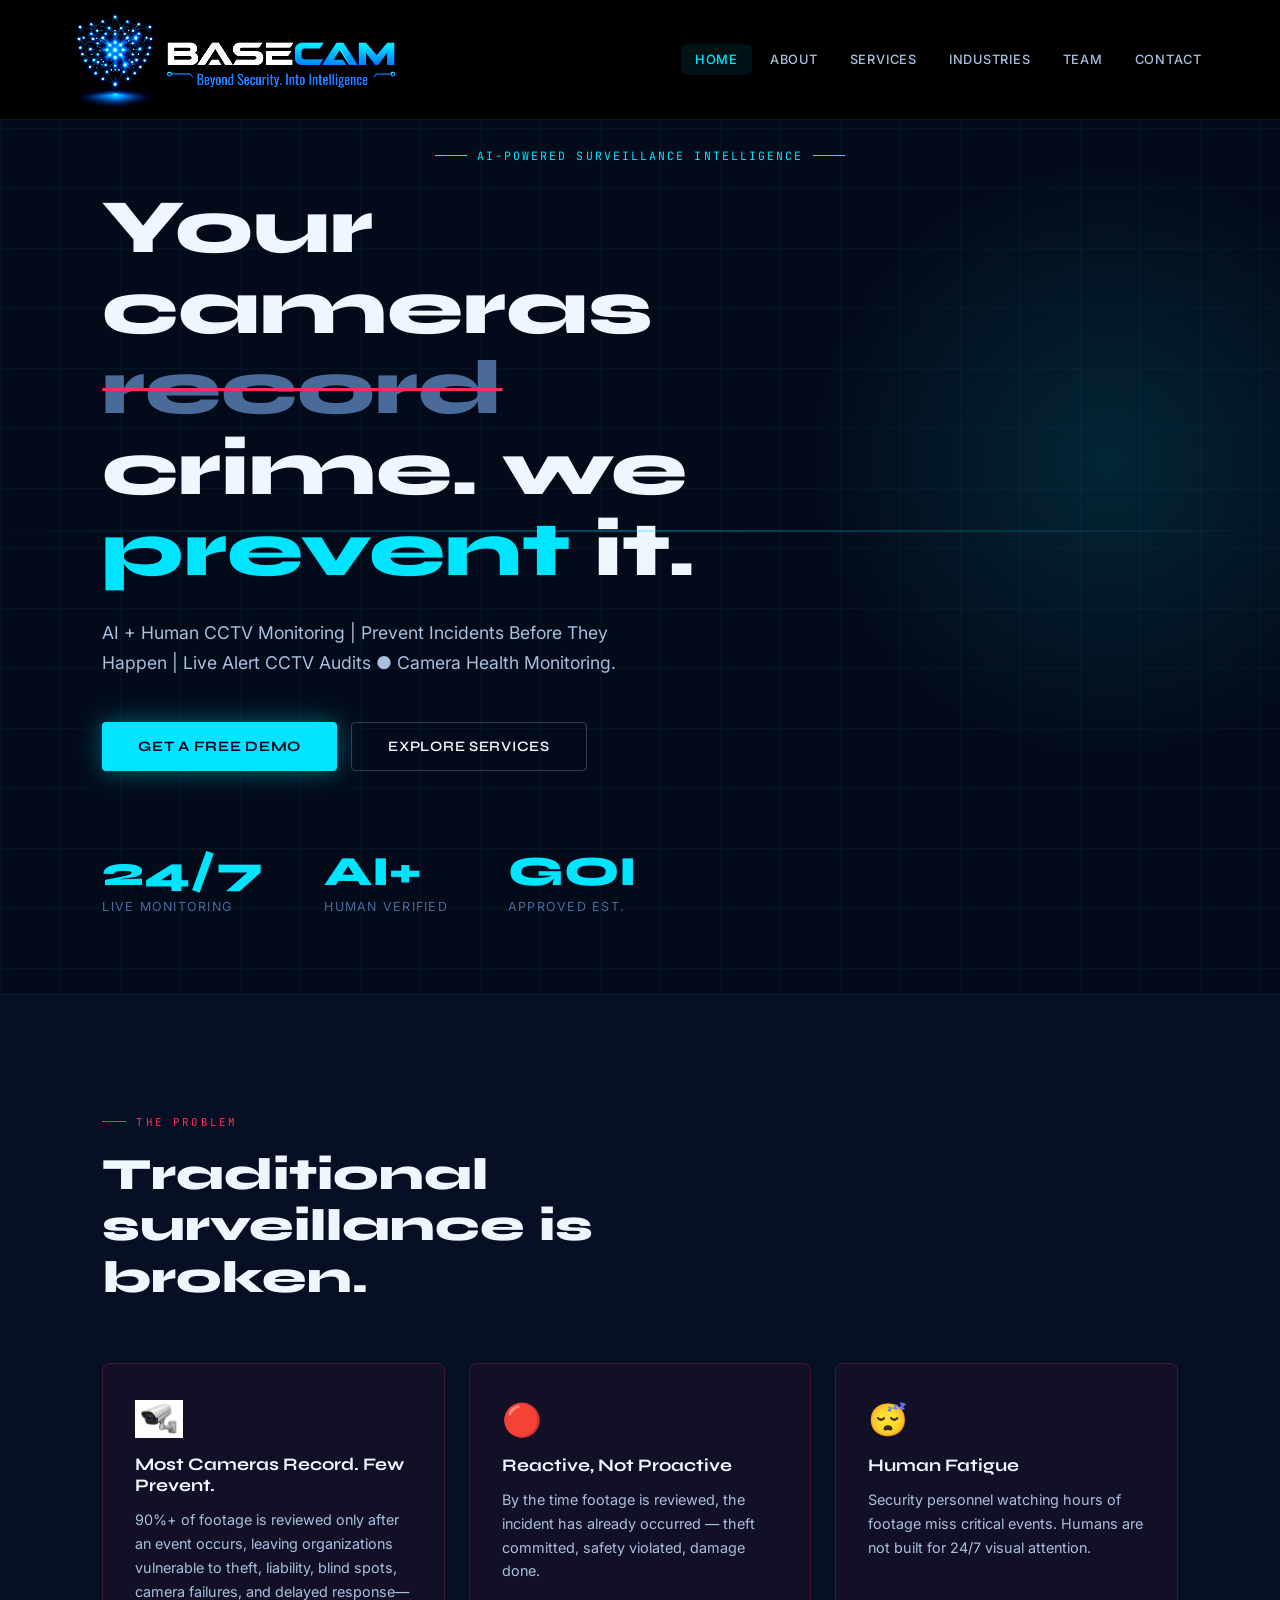
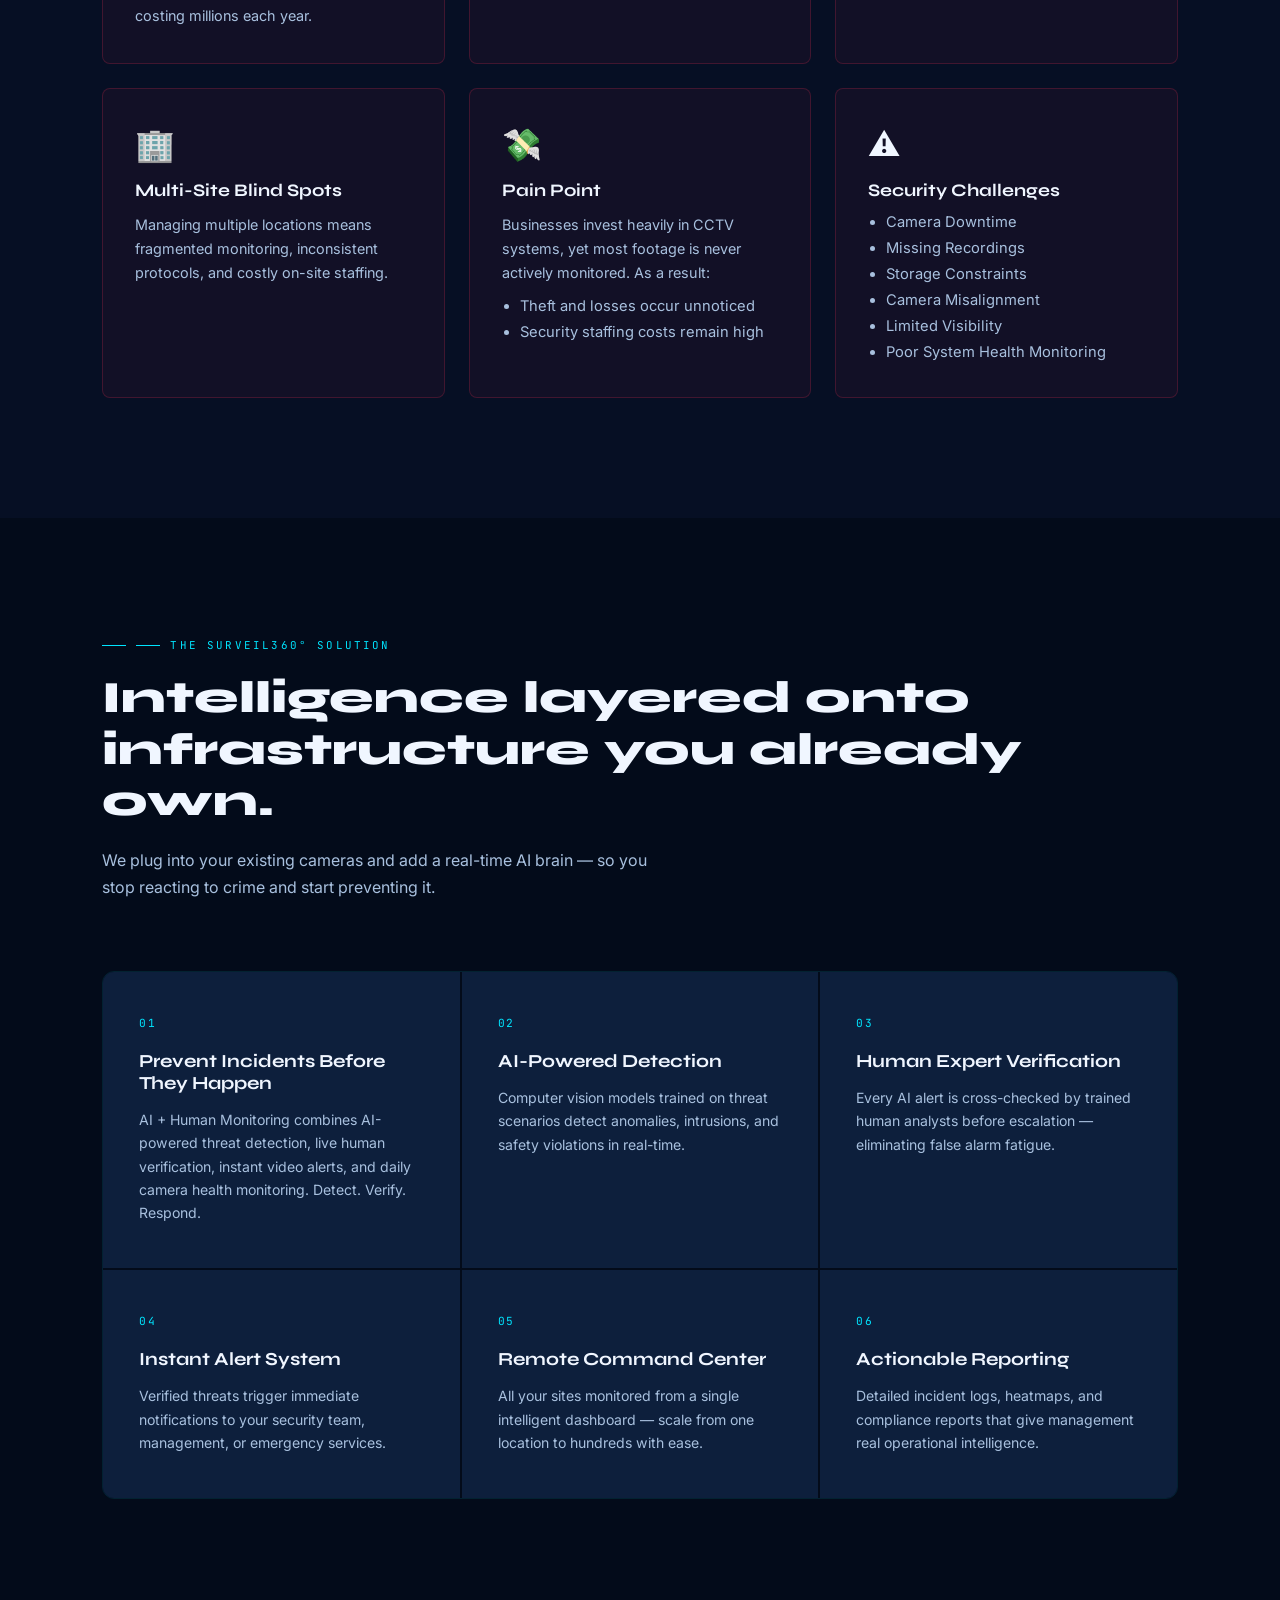
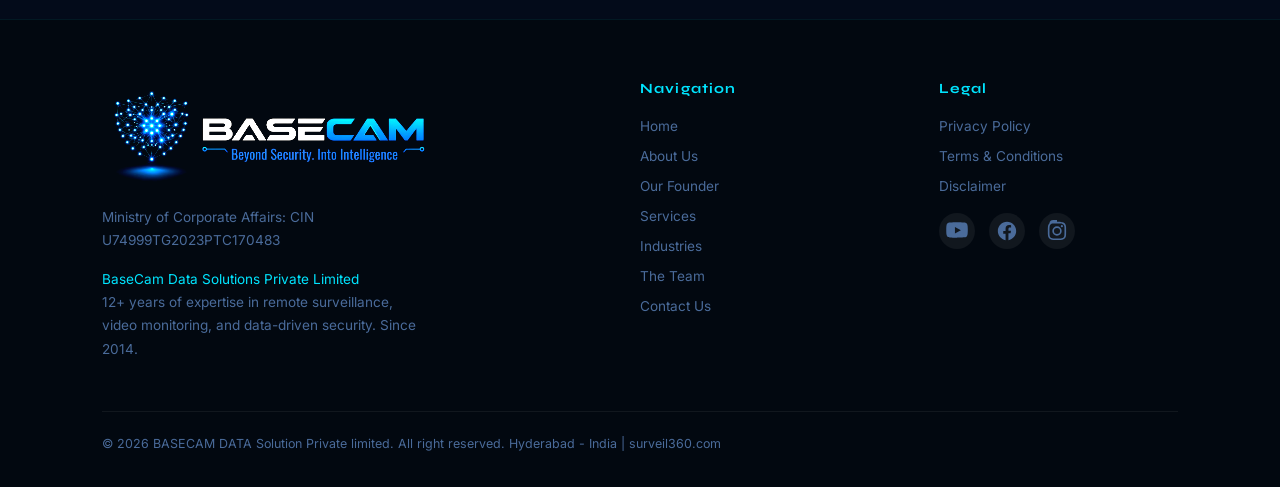
==== commit d6ea0298: "initialize sitemap and robotstxt" ====
--- a/public_html/index.html
+++ b/public_html/index.html
@@ -5,6 +5,15 @@
   <meta charset="UTF-8" />
   <meta name="viewport" content="width=device-width, initial-scale=1.0" />
    <meta name="description" content="AI-powered CCTV monitoring with human verification. Detect threats, prevent incidents, and protect your business 24/7 with Surveil360.">
+   <meta property="og:title" content="Surveil360 | AI Video Intelligence & Remote Monitoring">
+
+<meta property="og:description" content="AI-powered CCTV monitoring with human verification. Detect threats, prevent incidents, and protect your business 24/7.">
+
+<meta property="og:image" content="https://surveil360.com/images/surveil-og.png">
+
+<meta property="og:url" content="https://surveil360.com/">
+
+<meta property="og:type" content="website">
   <title>Surveil360° | BaseCam Data Solutions Pvt. Ltd.</title>
   <link
     href="https://fonts.googleapis.com/css2?family=Syne:wght@400;600;700;800&family=Inter:wght@300;400;500;600&family=JetBrains+Mono:wght@400;600&display=swap"
@@ -13,14 +22,14 @@
   <link rel="icon" type="image/png" href="images/favicon.png">
   <link rel="icon" type="image/png" href="images/favicon.png">
   <link rel="apple-touch-icon" href="images/favicon.png">
-  <link rel="stylesheet" href="style.css">
+  <link rel="stylesheet" href="./css/style.css">
 </head>
 
 <body>
 
   <nav>
     <div class="logo-wrap" onclick="showPage('home')">
-      <img class="logo-img" alt="Surveil360 Logo" src="images/Website-logo.png" />
+      <img class="logo-img" alt="Surveil360 Logo" src="images/Website-Header.JPG" />
     </div>
     <div class="nav-links">
       <a href="#home"><button class="nav-btn active" onclick="showPage('home')">Home</button></a>
@@ -1338,7 +1347,7 @@
         <ul>
           <li><a href="#" onclick="showPage('home')">Home</a></li>
           <li><a href="#" onclick="showPage('about')">About Us</a></li>
-          <li><a href="/surveil360-website-main/mazher-profile.html" target="_blank" onclick="showPage()"> Our Founder</a></li>
+          <li><a href="/public_html/mazher-profile.html" target="_blank" onclick="showPage()"> Our Founder</a></li>
           <li><a href="#" onclick="showPage('services')">Services</a></li>
           <li><a href="#" onclick="showPage('industries')">Industries</a></li>
           <li><a href="#" onclick="showPage('team')">The Team</a></li>
--- a/public_html/css/style.css
+++ b/public_html/css/style.css
@@ -0,0 +1,1431 @@
+*,
+*::before,
+*::after {
+  box-sizing: border-box;
+  margin: 0;
+  padding: 0;
+}
+
+:root {
+  --electric: #00E5FF;
+  --crimson: #FF2D55;
+  --navy: #030B1A;
+  --ink: #060F24;
+  --slate: #0D1F3C;
+  --mid: #1A3560;
+  --muted: #4A6B9A;
+  --silver: #A8C0DE;
+  --white: #F0F6FF;
+  --glow: 0 0 30px rgba(0, 229, 255, 0.25);
+}
+
+html {
+  scroll-behavior: smooth;
+}
+
+body {
+  font-family: 'Inter', sans-serif;
+  background: var(--navy);
+  color: var(--white);
+  overflow-x: hidden;
+}
+
+/* ── NAV ── */
+nav {
+  position: fixed;
+  top: 0;
+  left: 0;
+  right: 0;
+  z-index: 1000;
+  display: flex;
+  align-items: center;
+  justify-content: space-between;
+  padding: 0 5vw;
+  height: 120px;
+  background: #000000;
+  border-bottom: 1px solid rgba(0, 229, 255, 0.12);
+}
+
+.logo-wrap {
+  display: flex;
+  align-items: center;
+  cursor: pointer;
+}
+
+.logo-img {
+  height: 113px;
+  width: auto;
+  object-fit: contain;
+  filter: brightness(1.3) contrast(1.1);
+
+  
+
+
+}
+
+.footer-logo-img {
+  height: 110px;
+  width: auto;
+  object-fit: contain;
+  margin-bottom: 16px;
+  display: block;
+  mix-blend-mode: lighten;
+}
+
+.nav-links {
+  display: flex;
+  gap: 4px;
+}
+
+.nav-btn {
+  background: none;
+  border: none;
+  font-family: 'Inter', sans-serif;
+  font-size: 0.8rem;
+  font-weight: 500;
+  color: var(--silver);
+  letter-spacing: 0.06em;
+  text-transform: uppercase;
+  padding: 8px 14px;
+  border-radius: 6px;
+  cursor: pointer;
+  transition: color 0.2s, background 0.2s;
+}
+
+.nav-btn:hover,
+.nav-btn.active {
+  color: var(--electric);
+  background: rgba(0, 229, 255, 0.08);
+}
+
+/* ── PAGE SYSTEM ── */
+.page {
+  display: none;
+  min-height: 100vh;
+  padding-top: 68px;
+  animation: fadeIn 0.45s ease;
+}
+
+.page.active {
+  display: block;
+}
+
+@keyframes fadeIn {
+  from {
+    opacity: 0;
+    transform: translateY(10px);
+  }
+
+  to {
+    opacity: 1;
+    transform: translateY(0);
+  }
+}
+
+/* ── HOME PAGE ── */
+#home {
+  background: var(--navy);
+}
+
+.hero {
+  position: relative;
+  min-height: calc(100vh - 68px);
+  display: flex;
+  flex-direction: column;
+  justify-content: center;
+  align-items: flex-start;
+  padding: 80px 8vw;
+  overflow: hidden;
+}
+
+.hero-grid {
+  position: absolute;
+  inset: 0;
+  z-index: 0;
+  background-image:
+    linear-gradient(rgba(0, 229, 255, 0.04) 1px, transparent 1px),
+    linear-gradient(90deg, rgba(0, 229, 255, 0.04) 1px, transparent 1px);
+  background-size: 60px 60px;
+}
+
+.hero-orb {
+  position: absolute;
+  right: -10%;
+  top: 10%;
+  width: 600px;
+  height: 600px;
+  background: radial-gradient(circle, rgba(0, 229, 255, 0.12) 0%, transparent 70%);
+  border-radius: 50%;
+  animation: pulse 6s ease-in-out infinite;
+}
+
+@keyframes pulse {
+
+  0%,
+  100% {
+    transform: scale(1);
+    opacity: 0.6
+  }
+
+  50% {
+    transform: scale(1.08);
+    opacity: 1
+  }
+}
+
+.hero-eyebrow {
+  font-family: 'JetBrains Mono', monospace;
+  font-size: 0.72rem;
+  letter-spacing: 0.18em;
+  text-transform: uppercase;
+  color: var(--electric);
+  margin-bottom: 24px;
+  position: relative;
+  z-index: 1;
+  display: flex;
+  align-items: center;
+  justify-content: center;
+  gap: 10px;
+  width: 100%;
+  white-space: nowrap;
+}
+
+.hero-eyebrow::before {
+  content: '';
+  width: 32px;
+  height: 1px;
+  background: var(--electric);
+  flex-shrink: 0;
+}
+
+.hero-eyebrow::after {
+  content: '';
+  width: 32px;
+  height: 1px;
+  background: var(--electric);
+  flex-shrink: 0;
+}
+
+.hero h1 {
+  font-family: 'Syne', sans-serif;
+  font-weight: 800;
+  font-size: clamp(2.8rem, 6vw, 5.5rem);
+  line-height: 1.05;
+  position: relative;
+  z-index: 1;
+  max-width: 800px;
+  margin-bottom: 28px;
+}
+
+.hero h1 em {
+  font-style: normal;
+  color: var(--electric);
+}
+
+.hero h1 .strike {
+  position: relative;
+  color: var(--muted);
+  text-decoration: line-through;
+  text-decoration-color: var(--crimson);
+  text-decoration-thickness: 3px;
+}
+
+.hero-sub {
+  font-size: 1.1rem;
+  line-height: 1.7;
+  color: var(--silver);
+  max-width: 560px;
+  margin-bottom: 44px;
+  position: relative;
+  z-index: 1;
+}
+
+.hero-cta {
+  display: flex;
+  gap: 14px;
+  flex-wrap: wrap;
+  position: relative;
+  z-index: 1;
+}
+
+.btn-primary {
+  background: var(--electric);
+  color: var(--navy);
+  font-family: 'Syne', sans-serif;
+  font-weight: 700;
+  font-size: 0.9rem;
+  letter-spacing: 0.05em;
+  text-transform: uppercase;
+  padding: 16px 36px;
+  border: none;
+  border-radius: 4px;
+  cursor: pointer;
+  transition: transform 0.2s, box-shadow 0.2s;
+  box-shadow: 0 0 24px rgba(0, 229, 255, 0.4);
+}
+
+.btn-primary:hover {
+  transform: translateY(-2px);
+  box-shadow: 0 0 40px rgba(0, 229, 255, 0.6);
+}
+
+.btn-ghost {
+  background: transparent;
+  color: var(--white);
+  font-family: 'Syne', sans-serif;
+  font-weight: 600;
+  font-size: 0.9rem;
+  letter-spacing: 0.05em;
+  text-transform: uppercase;
+  padding: 15px 36px;
+  border: 1px solid rgba(255, 255, 255, 0.2);
+  border-radius: 4px;
+  cursor: pointer;
+  transition: border-color 0.2s, color 0.2s;
+}
+
+.btn-ghost:hover {
+  border-color: var(--electric);
+  color: var(--electric);
+}
+
+.hero-stats {
+  position: relative;
+  z-index: 1;
+  margin-top: 80px;
+  display: flex;
+  gap: 60px;
+  flex-wrap: wrap;
+}
+
+
+
+.stat-num {
+  font-family: 'Syne', sans-serif;
+  font-weight: 800;
+  font-size: 2.6rem;
+  color: var(--electric);
+  line-height: 1;
+}
+
+.stat-label {
+  font-size: 0.78rem;
+  color: var(--muted);
+  margin-top: 6px;
+  text-transform: uppercase;
+  letter-spacing: 0.1em;
+}
+
+/* Problem section */
+.problem-section {
+  background: var(--ink);
+  padding: 120px 8vw;
+  border-top: 1px solid rgba(0, 229, 255, 0.08);
+}
+
+.section-tag {
+  font-family: 'JetBrains Mono', monospace;
+  font-size: 0.68rem;
+  letter-spacing: 0.2em;
+  color: var(--crimson);
+  text-transform: uppercase;
+  margin-bottom: 20px;
+  display: flex;
+  align-items: center;
+  gap: 10px;
+}
+
+.section-tag::before {
+  content: '';
+  width: 24px;
+  height: 1px;
+  background: var(--crimson);
+}
+
+.problem-section h2 {
+  font-family: 'Syne', sans-serif;
+  font-weight: 800;
+  font-size: clamp(2rem, 3.5vw, 3rem);
+  max-width: 700px;
+  margin-bottom: 60px;
+  line-height: 1.15;
+}
+
+.problem-cards {
+  display: grid;
+  grid-template-columns: repeat(auto-fit, minmax(280px, 1fr));
+  gap: 24px;
+}
+
+.problem-card {
+  background: rgba(255, 45, 85, 0.05);
+  border: 1px solid rgba(255, 45, 85, 0.2);
+  border-radius: 8px;
+  padding: 36px 32px;
+}
+
+.problem-card .icon {
+  font-size: 2rem;
+  margin-bottom: 16px;
+}
+
+.problem-card h3 {
+  font-family: 'Syne', sans-serif;
+  font-size: 1.1rem;
+  font-weight: 700;
+  margin-bottom: 12px;
+}
+
+.problem-card p {
+  font-size: 0.9rem;
+  color: var(--silver);
+  line-height: 1.65;
+}
+
+/* Solution section */
+.solution-section {
+  padding: 120px 8vw;
+  background: var(--navy);
+}
+
+.section-header {
+  margin-bottom: 70px;
+}
+
+.section-header h2 {
+  font-family: 'Syne', sans-serif;
+  font-weight: 800;
+  font-size: clamp(2rem, 3.5vw, 3rem);
+  line-height: 1.15;
+  margin-bottom: 20px;
+}
+
+.section-header p {
+  font-size: 1rem;
+  color: var(--silver);
+  max-width: 580px;
+  line-height: 1.7;
+}
+
+.solution-grid {
+  display: grid;
+  grid-template-columns: repeat(auto-fit, minmax(300px, 1fr));
+  gap: 2px;
+  border: 1px solid rgba(0, 229, 255, 0.1);
+  border-radius: 12px;
+  overflow: hidden;
+}
+
+.sol-card {
+  background: var(--slate);
+  padding: 44px 36px;
+  transition: background 0.25s;
+  position: relative;
+  overflow: hidden;
+}
+
+.sol-card::before {
+  content: '';
+  position: absolute;
+  top: 0;
+  left: 0;
+  right: 0;
+  height: 2px;
+  background: var(--electric);
+  transform: scaleX(0);
+  transform-origin: left;
+  transition: transform 0.3s;
+}
+
+.sol-card:hover {
+  background: var(--mid);
+}
+
+.sol-card:hover::before {
+  transform: scaleX(1);
+}
+
+.sol-num {
+  font-family: 'JetBrains Mono', monospace;
+  font-size: 0.7rem;
+  color: var(--electric);
+  letter-spacing: 0.15em;
+  margin-bottom: 20px;
+}
+
+.sol-card h3 {
+  font-family: 'Syne', sans-serif;
+  font-weight: 700;
+  font-size: 1.15rem;
+  margin-bottom: 14px;
+}
+
+.sol-card p {
+  font-size: 0.88rem;
+  color: var(--silver);
+  line-height: 1.65;
+}
+
+/* Scan line animation for hero */
+.scanline {
+  position: absolute;
+  left: 0;
+  right: 0;
+  height: 2px;
+  background: linear-gradient(90deg, transparent, rgba(0, 229, 255, 0.3), transparent);
+  animation: scan 8s linear infinite;
+  pointer-events: none;
+  z-index: 2;
+}
+
+@keyframes scan {
+  0% {
+    top: 0%
+  }
+
+  100% {
+    top: 100%
+  }
+}
+
+/* ── ABOUT PAGE ── */
+#about {
+  background: linear-gradient(160deg, #030B1A 0%, #0A1F0A 40%, #051424 100%);
+  min-height: 100vh;
+}
+
+.page-hero {
+  padding: 100px 8vw 80px;
+  background: linear-gradient(180deg, rgba(0, 180, 60, 0.06) 0%, transparent 60%);
+  border-bottom: 1px solid rgba(0, 200, 80, 0.1);
+}
+
+.page-hero .ph-tag {
+  font-family: 'JetBrains Mono', monospace;
+  font-size: 0.68rem;
+  letter-spacing: 0.2em;
+  color: #00E87A;
+  text-transform: uppercase;
+  margin-bottom: 20px;
+  display: flex;
+  align-items: center;
+  gap: 10px;
+}
+
+.page-hero .ph-tag::before {
+  content: '';
+  width: 24px;
+  height: 1px;
+  background: #00E87A;
+}
+
+.page-hero h1 {
+  font-family: 'Syne', sans-serif;
+  font-weight: 800;
+  font-size: clamp(2.4rem, 4.5vw, 4rem);
+  line-height: 1.1;
+}
+
+.page-hero h1 em {
+  font-style: normal;
+  color: #00E87A;
+}
+
+.page-hero p {
+  color: var(--silver);
+  font-size: 1.05rem;
+  line-height: 1.75;
+  max-width: 620px;
+  margin-top: 20px;
+}
+
+.about-body {
+  padding: 80px 8vw;
+}
+
+/* ── LEGAL PAGES (Privacy Policy, Terms, Disclaimer) ── */
+.legal-body {
+  padding: 60px 8vw 100px;
+  max-width: 880px;
+}
+
+.legal-body h2 {
+  font-family: 'Syne', sans-serif;
+  font-weight: 700;
+  font-size: 1.25rem;
+  color: var(--electric);
+  margin: 36px 0 14px;
+}
+
+.legal-body h2:first-of-type {
+  margin-top: 0;
+}
+
+.legal-body h3 {
+  font-family: 'Syne', sans-serif;
+  font-weight: 700;
+  font-size: 1.05rem;
+  color: var(--white);
+  margin: 24px 0 10px;
+}
+
+.legal-body p {
+  color: var(--muted);
+  line-height: 1.75;
+  font-size: 0.95rem;
+  margin-bottom: 14px;
+}
+
+.legal-body ul {
+  color: var(--muted);
+  line-height: 1.75;
+  font-size: 0.95rem;
+  margin: 0 0 16px 0;
+  padding-left: 22px;
+}
+
+.legal-body ul li {
+  margin-bottom: 6px;
+}
+
+.legal-body .legal-meta {
+  font-family: 'JetBrains Mono', monospace;
+  font-size: 0.78rem;
+  color: var(--electric);
+  margin-bottom: 30px;
+  letter-spacing: 0.05em;
+}
+
+.legal-body a {
+  color: var(--electric);
+  text-decoration: none;
+}
+
+.legal-body a:hover {
+  text-decoration: underline;
+}
+
+.about-grid {
+  display: grid;
+  grid-template-columns: 1fr 1fr;
+  gap: 60px;
+  align-items: start;
+}
+
+.about-grid .text-col h2 {
+  font-family: 'Syne', sans-serif;
+  font-weight: 700;
+  font-size: 1.7rem;
+  margin-bottom: 20px;
+}
+
+.about-grid .text-col p {
+  color: var(--silver);
+  line-height: 1.75;
+  margin-bottom: 16px;
+  font-size: 0.95rem;
+}
+
+.cert-cards {
+  display: grid;
+  gap: 16px;
+}
+
+.cert-card {
+  background: rgba(0, 232, 122, 0.05);
+  border: 1px solid rgba(0, 232, 122, 0.2);
+  border-radius: 8px;
+  padding: 24px 28px;
+  display: flex;
+  gap: 16px;
+  align-items: flex-start;
+}
+
+.cert-icon {
+  font-size: 1.5rem;
+  flex-shrink: 0;
+}
+
+.cert-card h4 {
+  font-family: 'Syne', sans-serif;
+  font-weight: 700;
+  font-size: 0.9rem;
+  color: #00E87A;
+  margin-bottom: 6px;
+}
+
+.cert-card p {
+  font-size: 0.82rem;
+  color: var(--silver);
+  line-height: 1.6;
+  font-family: 'JetBrains Mono', monospace;
+}
+
+/* ── JOURNEY & TRACK RECORD (About page) ── */
+.journey-section,
+.track-section {
+  padding: 90px 8vw;
+  border-top: 1px solid rgba(0, 200, 80, 0.1);
+}
+
+.journey-section {
+  background: rgba(0, 180, 60, 0.03);
+}
+
+.track-section {
+  background: var(--ink);
+}
+
+.jt-tag {
+  font-family: 'JetBrains Mono', monospace;
+  font-size: 0.68rem;
+  letter-spacing: 0.2em;
+  color: #00E87A;
+  text-transform: uppercase;
+  margin-bottom: 18px;
+  display: flex;
+  align-items: center;
+  gap: 10px;
+}
+
+.jt-tag::before {
+  content: '';
+  width: 24px;
+  height: 1px;
+  background: #00E87A;
+}
+
+.journey-section h2,
+.track-section h2 {
+  font-family: 'Syne', sans-serif;
+  font-weight: 800;
+  font-size: clamp(1.8rem, 3vw, 2.6rem);
+  line-height: 1.15;
+  margin-bottom: 18px;
+}
+
+.journey-section>p,
+.track-section>p {
+  color: var(--silver);
+  font-size: 0.98rem;
+  line-height: 1.75;
+  max-width: 700px;
+  margin-bottom: 56px;
+}
+
+.timeline-rail {
+  position: relative;
+  padding-left: 28px;
+  border-left: 2px solid rgba(0, 232, 122, 0.25);
+}
+
+.tl-row {
+  position: relative;
+  padding-bottom: 40px;
+}
+
+.tl-row:last-child {
+  padding-bottom: 0;
+}
+
+.tl-row::before {
+  content: '';
+  position: absolute;
+  left: -34px;
+  top: 4px;
+  width: 12px;
+  height: 12px;
+  border-radius: 50%;
+  background: #030B1A;
+  border: 2px solid #00E87A;
+}
+
+.tl-row .tl-yr {
+  font-family: 'JetBrains Mono', monospace;
+  font-weight: 600;
+  font-size: 0.78rem;
+  color: #00E87A;
+  letter-spacing: 0.1em;
+  margin-bottom: 8px;
+  display: block;
+}
+
+.tl-row h4 {
+  font-family: 'Syne', sans-serif;
+  font-weight: 700;
+  font-size: 1.05rem;
+  margin-bottom: 8px;
+}
+
+.tl-row p {
+  font-size: 0.9rem;
+  color: var(--silver);
+  line-height: 1.7;
+  max-width: 640px;
+}
+
+.track-strip {
+  display: grid;
+  grid-template-columns: repeat(auto-fit, minmax(180px, 1fr));
+  gap: 32px;
+  margin-bottom: 64px;
+  background: rgba(0, 232, 122, 0.04);
+  border: 1px solid rgba(0, 232, 122, 0.15);
+  border-radius: 12px;
+  padding: 40px 36px;
+}
+
+.track-num {
+  font-family: 'Syne', sans-serif;
+  font-weight: 800;
+  font-size: 2.4rem;
+  color: #00E87A;
+  line-height: 1;
+}
+
+.track-lbl {
+  font-size: 0.78rem;
+  color: var(--muted);
+  margin-top: 8px;
+  text-transform: uppercase;
+  letter-spacing: 0.08em;
+}
+
+.track-subtag {
+  font-family: 'JetBrains Mono', monospace;
+  font-size: 0.68rem;
+  letter-spacing: 0.18em;
+  color: var(--muted);
+  text-transform: uppercase;
+  margin-bottom: 14px;
+}
+
+.track-card {
+  background: rgba(0, 232, 122, 0.05);
+  border: 1px solid rgba(0, 232, 122, 0.2);
+  border-radius: 8px;
+  padding: 28px 32px;
+  max-width: 560px;
+}
+
+.track-card .tag {
+  display: inline-block;
+  font-family: 'JetBrains Mono', monospace;
+  font-size: 0.68rem;
+  letter-spacing: 0.12em;
+  color: #00E87A;
+  background: rgba(0, 232, 122, 0.12);
+  padding: 4px 10px;
+  border-radius: 4px;
+  margin-bottom: 12px;
+}
+
+.track-card h4 {
+  font-family: 'Syne', sans-serif;
+  font-weight: 700;
+  font-size: 1rem;
+  margin-bottom: 10px;
+}
+
+.track-card p {
+  font-size: 0.88rem;
+  color: var(--silver);
+  line-height: 1.7;
+}
+
+/* ── SERVICES PAGE ── */
+#services {
+  background: linear-gradient(140deg, #030B1A 0%, #0F0624 50%, #030B1A 100%);
+}
+
+#services .page-hero {
+  background: linear-gradient(180deg, rgba(120, 0, 255, 0.08) 0%, transparent 60%);
+  border-bottom: 1px solid rgba(120, 0, 255, 0.12);
+}
+
+#services .page-hero .ph-tag {
+  color: #A855F7;
+}
+
+#services .page-hero .ph-tag::before {
+  background: #A855F7;
+}
+
+#services .page-hero h1 em {
+  color: #A855F7;
+}
+
+.services-grid {
+  padding: 80px 8vw;
+  display: grid;
+  grid-template-columns: repeat(auto-fit, minmax(320px, 1fr));
+  gap: 28px;
+}
+
+.service-card {
+  background: rgba(168, 85, 247, 0.04);
+  border: 1px solid rgba(168, 85, 247, 0.15);
+  border-radius: 10px;
+  padding: 40px 34px;
+  position: relative;
+  overflow: hidden;
+  transition: transform 0.25s, box-shadow 0.25s;
+}
+
+.service-card:hover {
+  transform: translateY(-4px);
+  box-shadow: 0 20px 60px rgba(168, 85, 247, 0.15);
+}
+
+.service-card .s-num {
+  font-family: 'JetBrains Mono', monospace;
+  font-size: 3rem;
+  font-weight: 600;
+  color: rgba(168, 85, 247, 0.12);
+  position: absolute;
+  top: 20px;
+  right: 24px;
+  line-height: 1;
+}
+
+.service-card .s-icon {
+  font-size: 2.2rem;
+  margin-bottom: 20px;
+}
+
+.service-card h3 {
+  font-family: 'Syne', sans-serif;
+  font-weight: 700;
+  font-size: 1.2rem;
+  margin-bottom: 14px;
+}
+
+.service-card p {
+  font-size: 0.88rem;
+  color: var(--silver);
+  line-height: 1.7;
+}
+
+.service-tag {
+  display: inline-block;
+  margin-top: 20px;
+  font-size: 0.72rem;
+  font-family: 'JetBrains Mono', monospace;
+  letter-spacing: 0.1em;
+  color: #A855F7;
+  background: rgba(168, 85, 247, 0.1);
+  padding: 6px 14px;
+  border-radius: 20px;
+}
+
+/* ── INDUSTRIES PAGE ── */
+#industries {
+  background: linear-gradient(150deg, #030B1A 0%, #1A0B05 50%, #030B1A 100%);
+}
+
+#industries .page-hero {
+  background: linear-gradient(180deg, rgba(255, 120, 0, 0.07) 0%, transparent 60%);
+  border-bottom: 1px solid rgba(255, 120, 0, 0.1);
+}
+
+#industries .page-hero .ph-tag {
+  color: #FF7A00;
+}
+
+#industries .page-hero .ph-tag::before {
+  background: #FF7A00;
+}
+
+#industries .page-hero h1 em {
+  color: #FF7A00;
+}
+
+.industries-wrap {
+  padding: 80px 8vw;
+}
+
+.industry-row {
+  display: grid;
+  grid-template-columns: 1fr 2fr;
+  gap: 48px;
+  padding: 48px 0;
+  border-bottom: 1px solid rgba(255, 120, 0, 0.1);
+  align-items: start;
+}
+
+.industry-row:last-child {
+  border-bottom: none;
+}
+
+.ind-left {
+  position: sticky;
+  top: 100px;
+}
+
+.ind-icon {
+  font-size: 3rem;
+  margin-bottom: 16px;
+}
+
+.ind-name {
+  font-family: 'Syne', sans-serif;
+  font-weight: 800;
+  font-size: 1.5rem;
+  margin-bottom: 8px;
+}
+
+.ind-tag {
+  font-size: 0.72rem;
+  font-family: 'JetBrains Mono', monospace;
+  color: #FF7A00;
+  letter-spacing: 0.1em;
+}
+
+.ind-right p {
+  color: var(--silver);
+  font-size: 0.95rem;
+  line-height: 1.8;
+  margin-bottom: 16px;
+}
+
+.use-cases {
+  display: flex;
+  flex-wrap: wrap;
+  gap: 10px;
+  margin-top: 20px;
+}
+
+.use-case {
+  background: rgba(255, 120, 0, 0.08);
+  border: 1px solid rgba(255, 120, 0, 0.2);
+  padding: 8px 16px;
+  border-radius: 4px;
+  font-size: 0.8rem;
+  color: #FF7A00;
+  font-family: 'JetBrains Mono', monospace;
+  letter-spacing: 0.05em;
+}
+
+/* ── TEAM PAGE ── */
+#team {
+  background: linear-gradient(145deg, #030B1A 0%, #0A0B1A 60%, #030B1A 100%);
+}
+
+#team .page-hero {
+  background: linear-gradient(180deg, rgba(0, 160, 255, 0.08) 0%, transparent 60%);
+  border-bottom: 1px solid rgba(0, 160, 255, 0.1);
+}
+
+#team .page-hero .ph-tag {
+  color: #00A0FF;
+}
+
+#team .page-hero .ph-tag::before {
+  background: #00A0FF;
+}
+
+#team .page-hero h1 em {
+  color: #00A0FF;
+}
+
+.team-wrap {
+  padding: 80px 8vw;
+}
+
+.team-founder {
+  display: grid;
+  grid-template-columns: 280px 1fr;
+  gap: 60px;
+  background: rgba(0, 160, 255, 0.04);
+  border: 1px solid rgba(0, 160, 255, 0.12);
+  border-radius: 12px;
+  padding: 50px;
+  margin-bottom: 60px;
+  align-items: center;
+}
+
+.founder-avatar {
+  width: 220px;
+  height: 220px;
+  border-radius: 12px;
+  background: linear-gradient(135deg, #0D2A4A, #1A4A7A);
+  display: flex;
+  align-items: center;
+  justify-content: center;
+  font-size: 5rem;
+  border: 2px solid rgba(0, 160, 255, 0.3);
+  overflow: hidden;
+}
+
+.founder-avatar img {
+  width: 100%;
+  height: 100%;
+  object-fit: cover;
+  display: block;
+}
+
+.founder-name {
+  font-family: 'Syne', sans-serif;
+  font-weight: 800;
+  font-size: 2rem;
+  margin-bottom: 6px;
+}
+
+.founder-title {
+  color: #00A0FF;
+  font-size: 0.85rem;
+  letter-spacing: 0.1em;
+  text-transform: uppercase;
+  font-family: 'JetBrains Mono', monospace;
+  margin-bottom: 20px;
+}
+
+.founder-bio {
+  color: var(--silver);
+  line-height: 1.8;
+  font-size: 0.95rem;
+  margin-bottom: 20px;
+}
+
+.founder-li {
+  display: inline-flex;
+  align-items: center;
+  gap: 8px;
+  background: rgba(0, 160, 255, 0.1);
+  border: 1px solid rgba(0, 160, 255, 0.25);
+  padding: 10px 20px;
+  border-radius: 6px;
+  text-decoration: none;
+  color: #00A0FF;
+  font-size: 0.82rem;
+  font-family: 'JetBrains Mono', monospace;
+  transition: background 0.2s;
+}
+
+.founder-li:hover {
+  background: rgba(0, 160, 255, 0.2);
+}
+
+.values-grid {
+  display: grid;
+  grid-template-columns: repeat(auto-fit, minmax(200px, 1fr));
+  gap: 20px;
+}
+
+.value-card {
+  background: rgba(0, 160, 255, 0.04);
+  border: 1px solid rgba(0, 160, 255, 0.1);
+  border-radius: 8px;
+  padding: 30px 24px;
+  text-align: center;
+}
+
+.value-card .v-icon {
+  font-size: 2rem;
+  margin-bottom: 14px;
+}
+
+.value-card h4 {
+  font-family: 'Syne', sans-serif;
+  font-weight: 700;
+  font-size: 1rem;
+  margin-bottom: 10px;
+}
+
+.value-card p {
+  font-size: 0.82rem;
+  color: var(--silver);
+  line-height: 1.65;
+}
+
+/* ── CONTACT PAGE ── */
+#contact {
+  background: linear-gradient(155deg, #030B1A 0%, #0B1A0B 40%, #1A0308 100%);
+}
+
+#contact .page-hero {
+  background: linear-gradient(180deg, rgba(0, 229, 255, 0.06) 0%, transparent 60%);
+  border-bottom: 1px solid rgba(0, 229, 255, 0.1);
+}
+
+#contact .page-hero .ph-tag {
+  color: var(--electric);
+}
+
+#contact .page-hero .ph-tag::before {
+  background: var(--electric);
+}
+
+#contact .page-hero h1 em {
+  color: var(--electric);
+}
+
+.contact-wrap {
+  padding: 80px 8vw;
+  display: grid;
+  grid-template-columns: 1fr 1fr;
+  gap: 80px;
+}
+
+.contact-info h3 {
+  font-family: 'Syne', sans-serif;
+  font-weight: 700;
+  font-size: 1.4rem;
+  margin-bottom: 30px;
+}
+
+.contact-item {
+  display: flex;
+  gap: 16px;
+  margin-bottom: 28px;
+  align-items: flex-start;
+}
+
+.contact-item .c-icon {
+  font-size: 1.3rem;
+  flex-shrink: 0;
+  margin-top: 2px;
+}
+
+.contact-item h4 {
+  font-family: 'Syne', sans-serif;
+  font-weight: 600;
+  font-size: 0.88rem;
+  color: var(--electric);
+  margin-bottom: 4px;
+  letter-spacing: 0.05em;
+}
+
+.contact-item p {
+  font-size: 0.88rem;
+  color: var(--silver);
+  line-height: 1.65;
+}
+
+.contact-form h3 {
+  font-family: 'Syne', sans-serif;
+  font-weight: 700;
+  font-size: 1.4rem;
+  margin-bottom: 30px;
+}
+
+.form-group {
+  margin-bottom: 20px;
+}
+
+.form-group label {
+  display: block;
+  font-size: 0.75rem;
+  letter-spacing: 0.12em;
+  text-transform: uppercase;
+  color: var(--muted);
+  margin-bottom: 8px;
+  font-family: 'JetBrains Mono', monospace;
+}
+
+.form-group input,
+.form-group select,
+.form-group textarea {
+  width: 100%;
+  background: rgba(0, 229, 255, 0.04);
+  border: 1px solid rgba(0, 229, 255, 0.15);
+  color: var(--white);
+  font-family: 'Inter', sans-serif;
+  font-size: 0.9rem;
+  padding: 14px 18px;
+  border-radius: 6px;
+  outline: none;
+  transition: border-color 0.2s;
+}
+
+.form-group input:focus,
+.form-group select:focus,
+.form-group textarea:focus {
+  border-color: var(--electric);
+}
+
+.form-group select option {
+  background: var(--navy);
+}
+
+.form-group textarea {
+  min-height: 120px;
+  resize: vertical;
+}
+
+.form-submit {
+  width: 100%;
+}
+
+/* ── FOOTER ── */
+footer {
+  background: #020810;
+  border-top: 1px solid rgba(0, 229, 255, 0.08);
+  padding: 60px 8vw 36px;
+}
+
+.footer-brand p a {
+  color: #00E5FF;
+
+}
+
+.footer-grid {
+  display: grid;
+  grid-template-columns: 2fr 1fr 1fr;
+  gap: 60px;
+  margin-bottom: 50px;
+}
+
+.footer-brand .logo-text {
+  font-family: 'Syne', sans-serif;
+  font-weight: 800;
+  font-size: 1.2rem;
+}
+
+.footer-brand .logo-text span {
+  color: var(--electric);
+}
+
+.footer-brand p {
+  font-size: 0.85rem;
+  color: var(--muted);
+  line-height: 1.7;
+  margin-top: 16px;
+  max-width: 320px;
+}
+
+.footer-col h4 {
+  font-family: 'Syne', sans-serif;
+  font-weight: 700;
+  font-size: 0.88rem;
+  color: var(--electric);
+  letter-spacing: 0.08em;
+  margin-bottom: 18px;
+}
+
+.footer-col ul {
+  list-style: none;
+}
+
+.footer-col ul li {
+  margin-bottom: 10px;
+}
+
+.footer-col ul li a {
+  color: var(--muted);
+  text-decoration: none;
+  font-size: 0.85rem;
+  transition: color 0.2s;
+}
+
+.footer-col ul li a:hover {
+  color: var(--white);
+}
+
+.footer-social {
+  display: flex;
+  gap: 14px;
+  margin-top: 18px;
+}
+
+.footer-social .social-icon {
+  display: flex;
+  align-items: center;
+  justify-content: center;
+  width: 36px;
+  height: 36px;
+  border-radius: 50%;
+  background: rgba(255, 255, 255, 0.06);
+  color: var(--muted);
+  transition: all 0.2s;
+}
+
+.footer-social .social-icon:hover {
+  background: var(--electric);
+  color: #fff;
+}
+
+.footer-bottom {
+  border-top: 1px solid rgba(255, 255, 255, 0.06);
+  padding-top: 24px;
+  display: flex;
+  justify-content: space-between;
+  align-items: center;
+  flex-wrap: wrap;
+  gap: 12px;
+}
+
+.footer-bottom p {
+  font-size: 0.78rem;
+  color: var(--muted);
+}
+
+.footer-bottom-light {
+  font-size: 0.78rem;
+  color: var(--muted);
+  text-decoration: none;
+
+  transition: color 0.2s;
+}
+
+.footer-bottom-light:hover {
+  color: var(--electric);
+}
+
+.reg-badges {
+  display: flex;
+  gap: 12px;
+  flex-wrap: wrap;
+}
+
+.reg-badge {
+  font-family: 'JetBrains Mono', monospace;
+  font-size: 0.65rem;
+  color: var(--muted);
+  background: rgba(255, 255, 255, 0.04);
+  padding: 6px 12px;
+  border-radius: 4px;
+  border: 1px solid rgba(255, 255, 255, 0.06);
+}
+
+/* ── MOBILE ── */
+@media (max-width: 768px) {
+  .nav-links {
+    display: none;
+  }
+
+  .about-grid,
+  .contact-wrap,
+  .team-founder {
+    grid-template-columns: 1fr;
+  }
+
+  .industry-row {
+    grid-template-columns: 1fr;
+  }
+
+  .footer-grid {
+    grid-template-columns: 1fr;
+    gap: 36px;
+  }
+
+  .ind-left {
+    position: static;
+  }
+}
+
+/* Scrollbar */
+::-webkit-scrollbar {
+  width: 4px;
+}
+
+::-webkit-scrollbar-track {
+  background: var(--navy);
+}
+
+::-webkit-scrollbar-thumb {
+  background: var(--electric);
+  border-radius: 2px;
+}
+
+/* syed mazher ali seprate tab */
